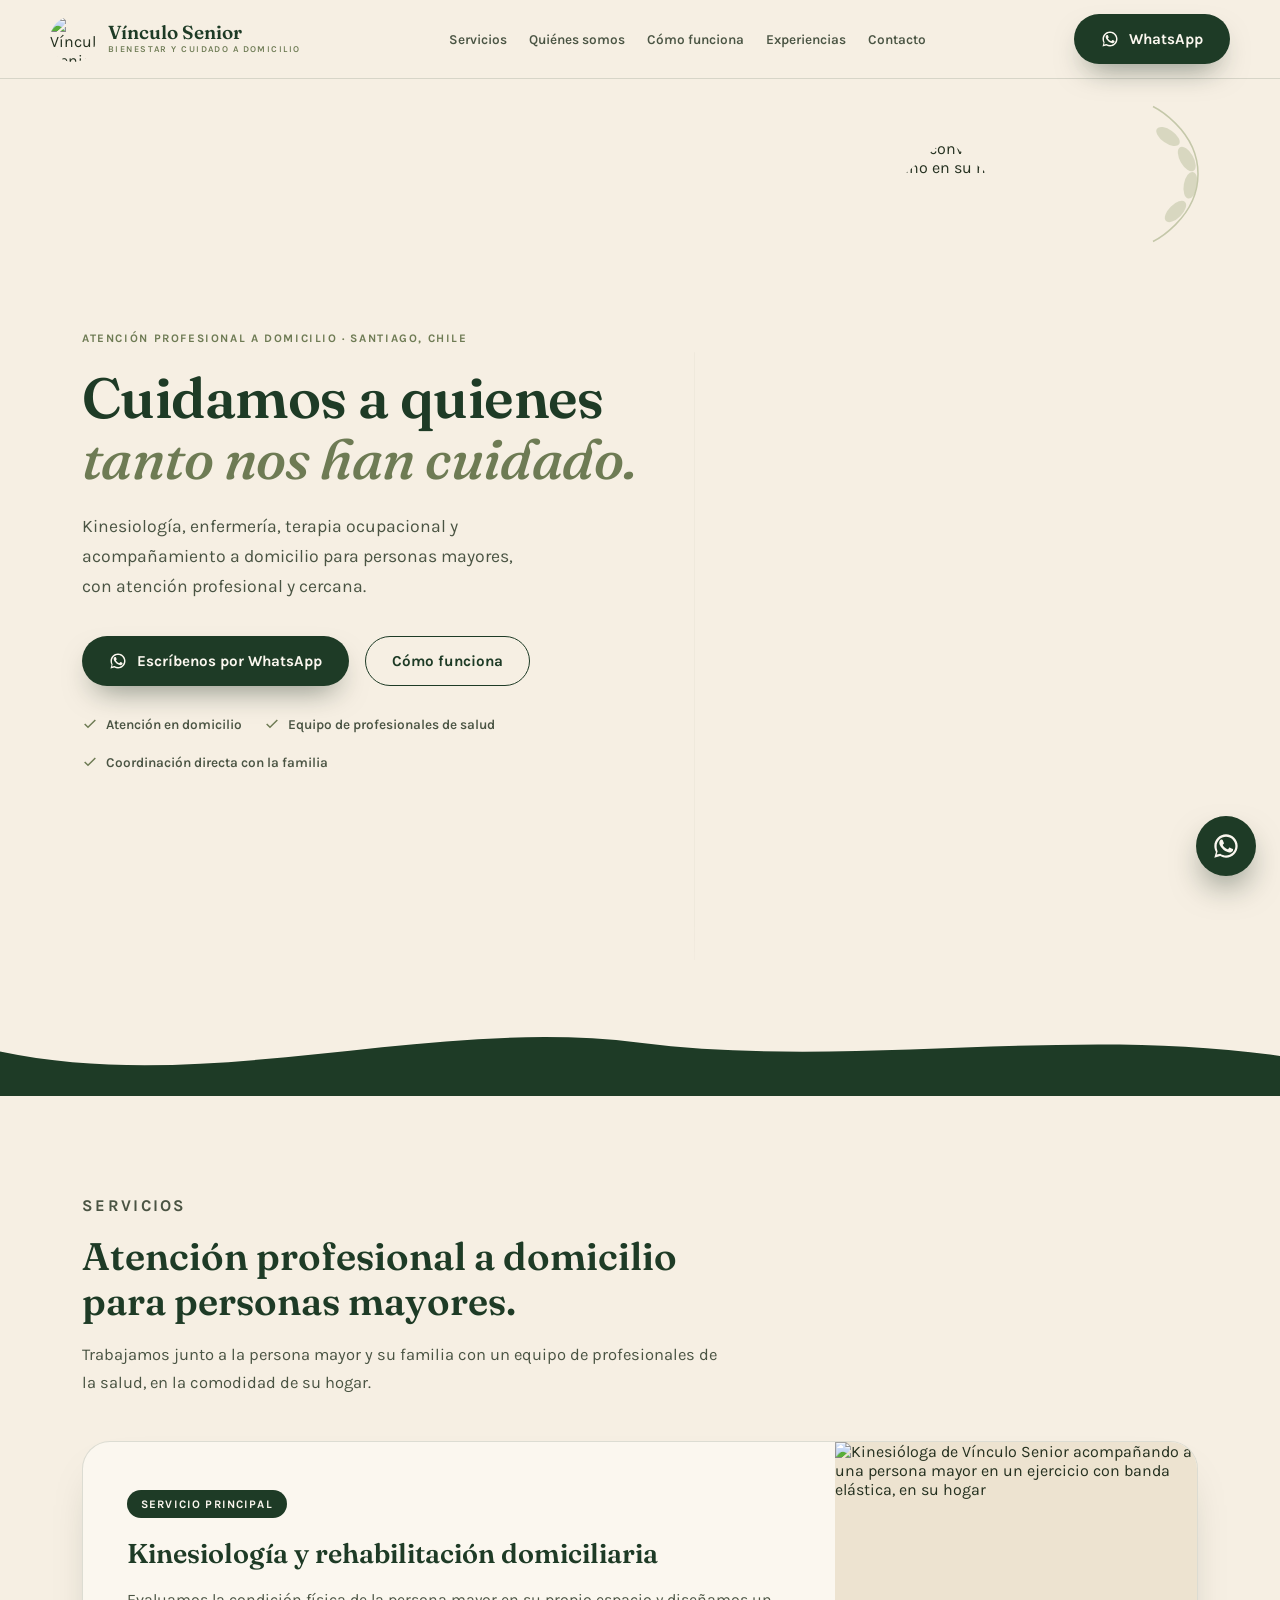
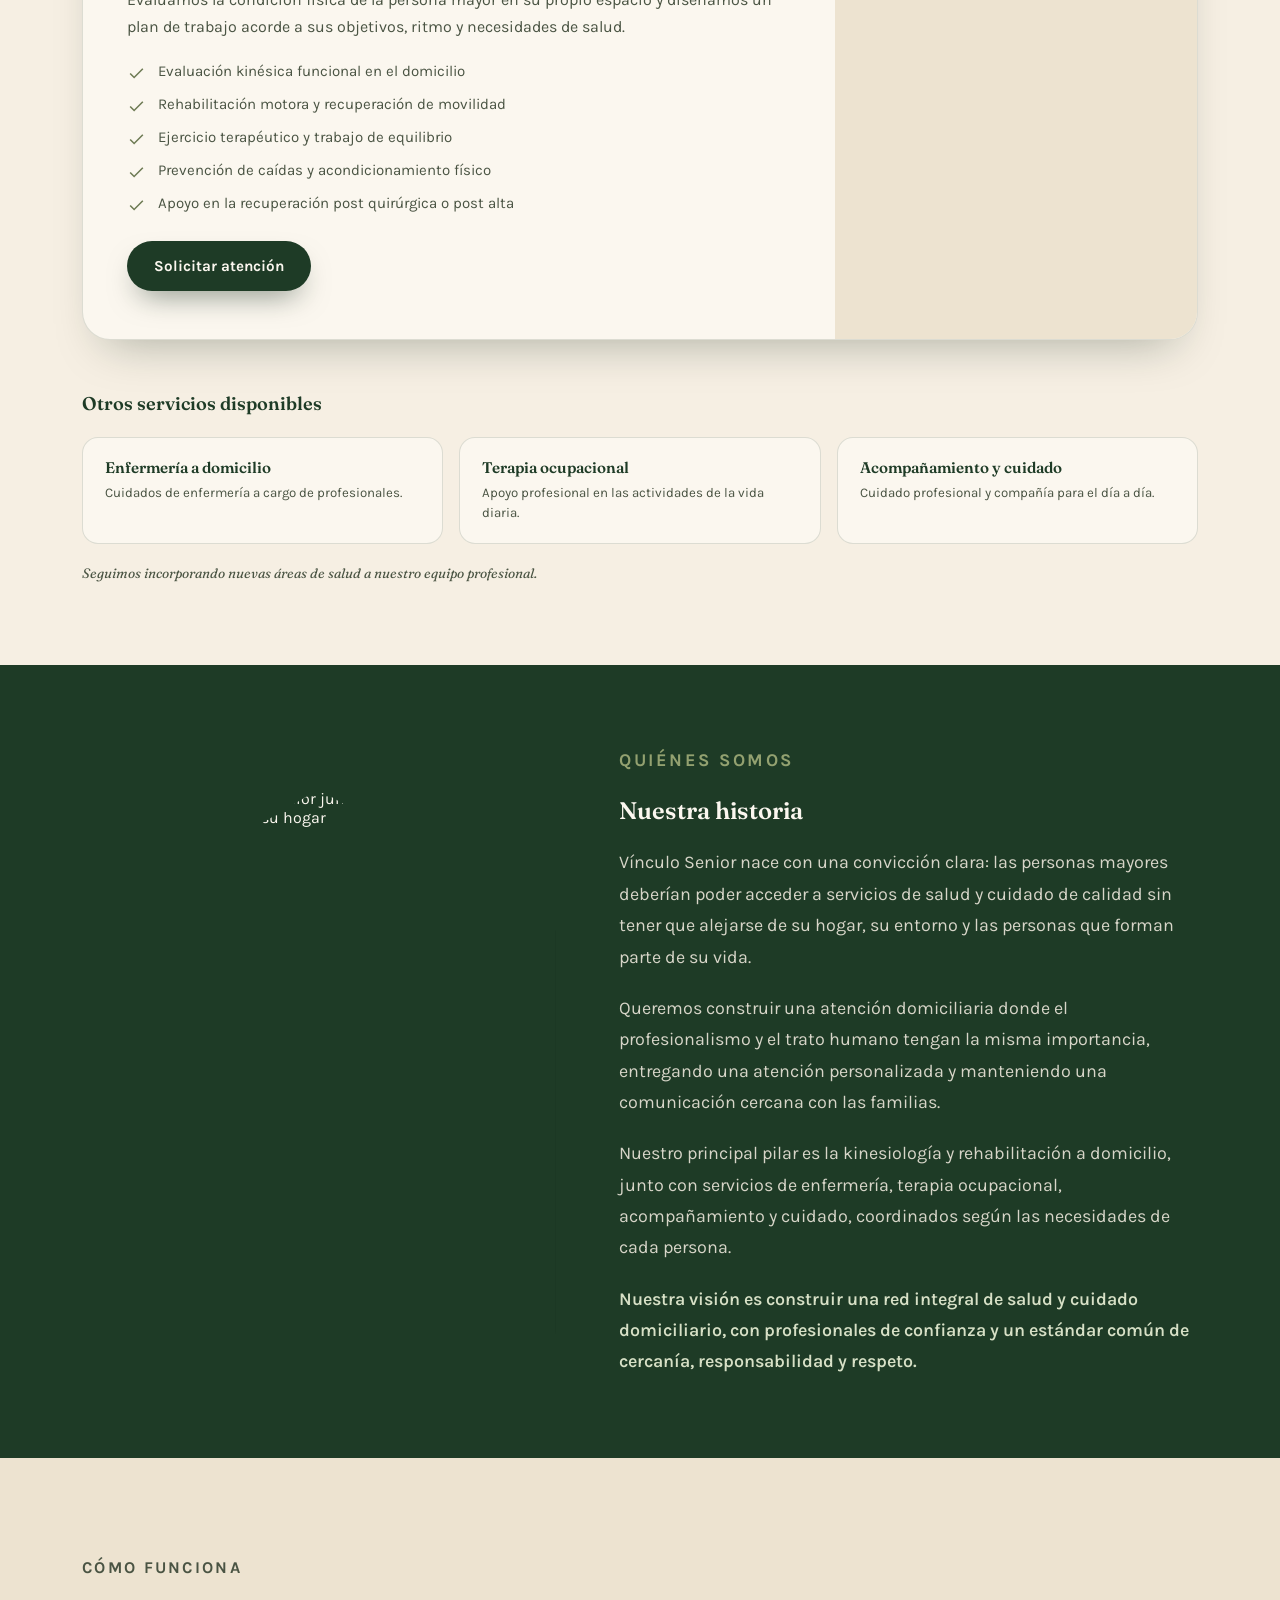
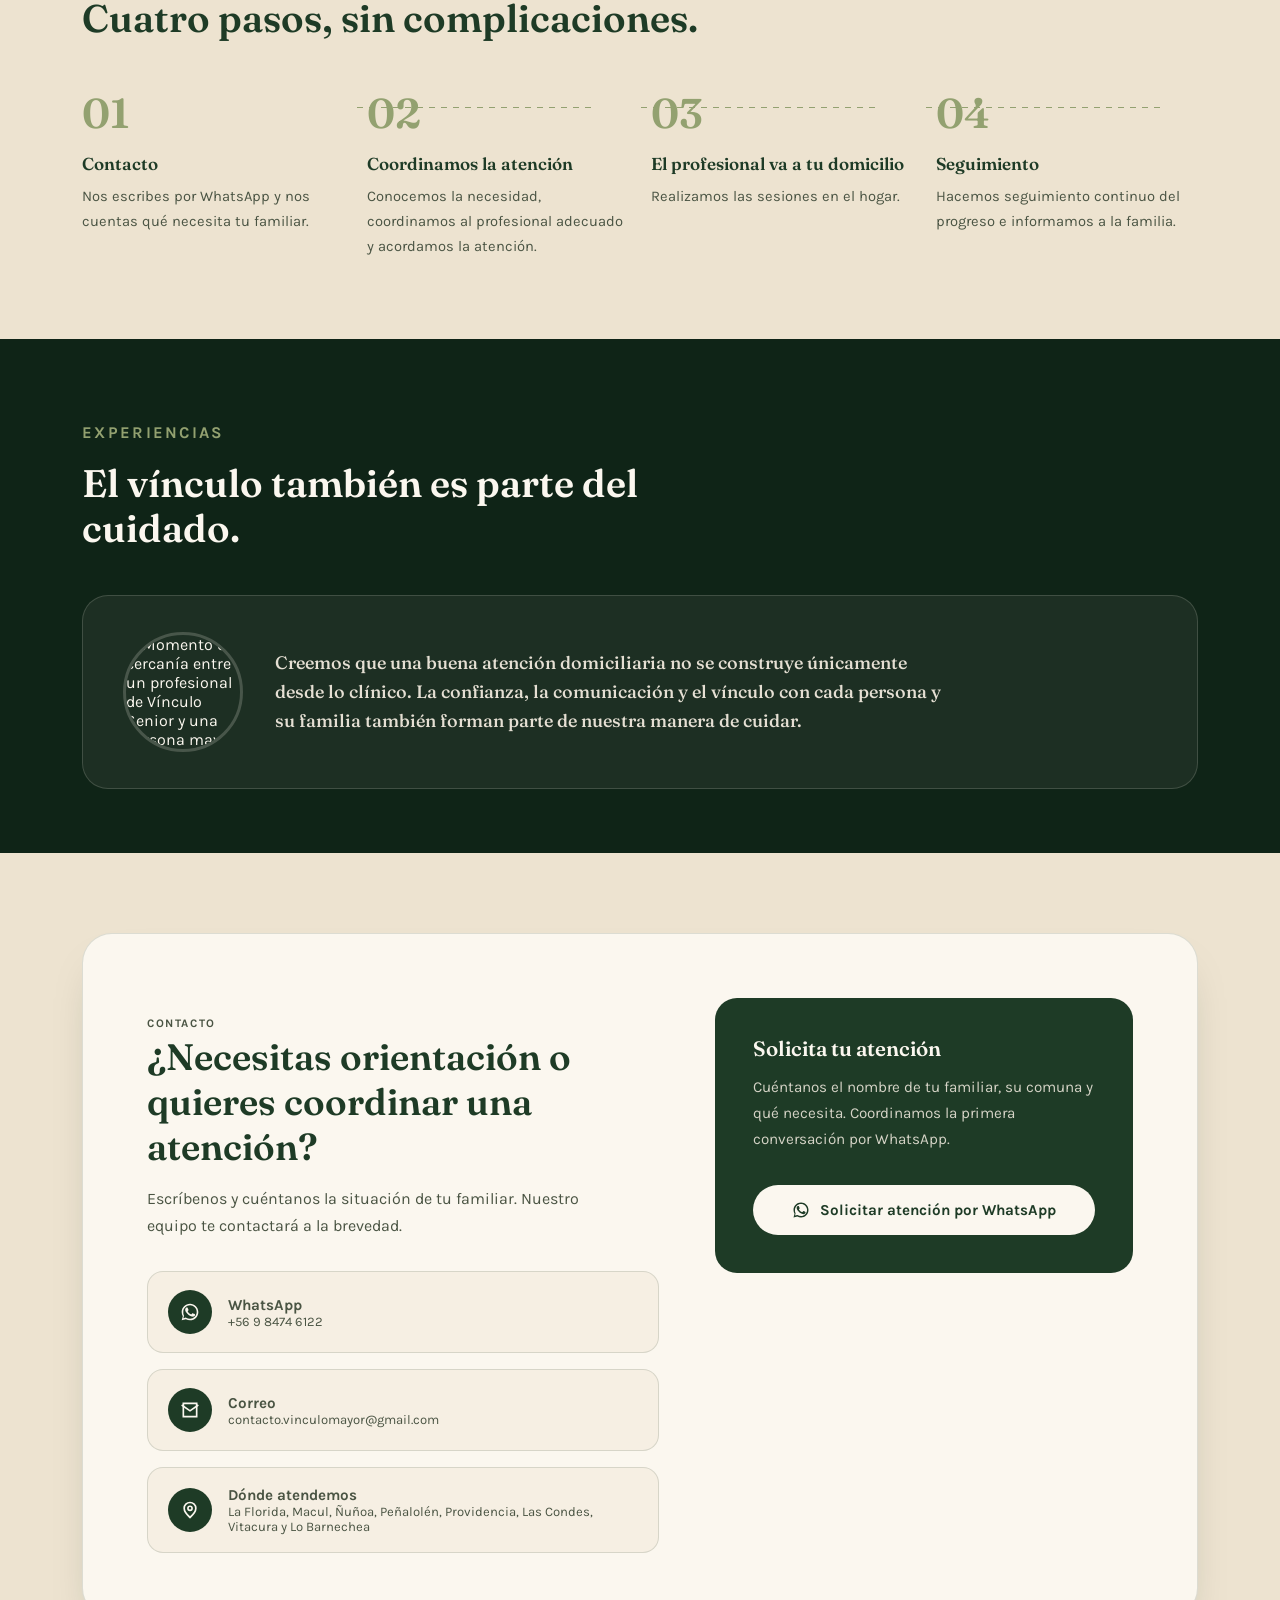
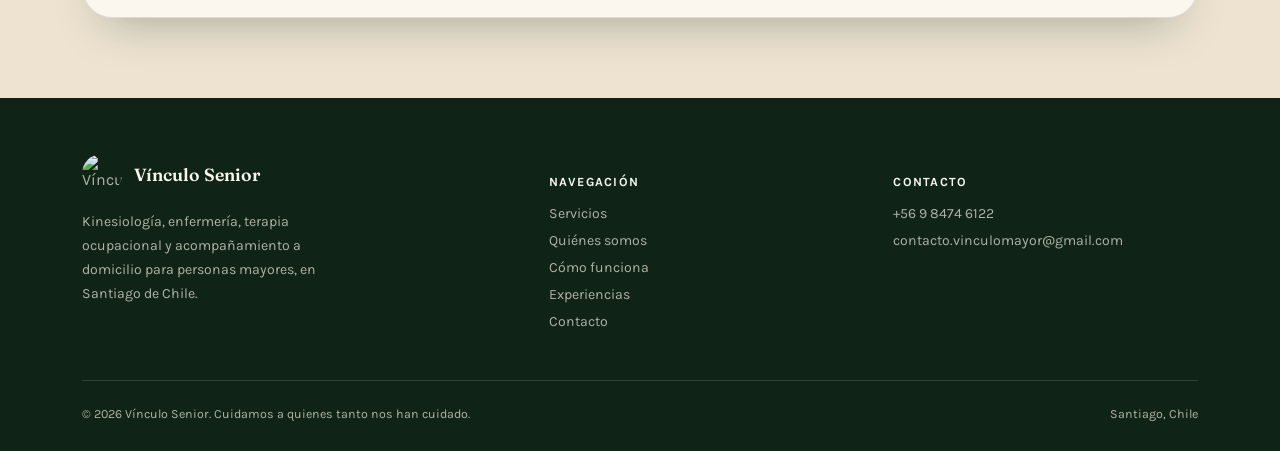
==== index.html @ 5ae895a3 "Add files via upload" ====
<!DOCTYPE html>
<html lang="es-CL">
<head>
<meta charset="UTF-8">
<meta name="viewport" content="width=device-width, initial-scale=1.0">
<title>Vínculo Senior — Atención profesional a domicilio para personas mayores</title>
<meta name="description" content="Vínculo Senior: kinesiología, enfermería, terapia ocupacional y acompañamiento a domicilio para personas mayores en Santiago de Chile.">
<link rel="canonical" href="https://vinculosenior.cl/">

<!-- Favicon -->
<link rel="icon" type="image/x-icon" href="favicon.ico">
<link rel="icon" type="image/png" href="favicon.png">
<link rel="apple-touch-icon" href="apple-touch-icon.png">

<!-- Open Graph / redes sociales -->
<meta property="og:type" content="website">
<meta property="og:site_name" content="Vínculo Senior">
<meta property="og:title" content="Vínculo Senior — Atención profesional a domicilio para personas mayores">
<meta property="og:description" content="Kinesiología, enfermería, terapia ocupacional y acompañamiento a domicilio para personas mayores en Santiago de Chile.">
<meta property="og:url" content="https://vinculosenior.cl/">
<meta property="og:image" content="https://vinculosenior.cl/images/hero.jpg">
<meta property="og:locale" content="es_CL">
<meta name="twitter:card" content="summary_large_image">

<link rel="preconnect" href="https://fonts.googleapis.com">
<link rel="preconnect" href="https://fonts.gstatic.com" crossorigin>
<link href="https://fonts.googleapis.com/css2?family=Fraunces:ital,opsz,wght@0,9..144,400;0,9..144,500;0,9..144,600;1,9..144,500&family=Karla:wght@400;500;600;700&display=swap" rel="stylesheet">
<link rel="stylesheet" href="style.css">
</head>
<body>

<header>
  <div class="wrap nav-inner">
    <a href="#inicio" class="brand">
      <img src="images/logo.png" alt="Vínculo Senior">
      <span class="brand-word">Vínculo Senior<span>Bienestar y cuidado a domicilio</span></span>
    </a>
    <nav class="links">
      <a href="#servicios">Servicios</a>
      <a href="#somos">Quiénes somos</a>
      <a href="#funciona">Cómo funciona</a>
      <a href="#experiencias">Experiencias</a>
      <a href="#contacto">Contacto</a>
    </nav>
    <div class="nav-cta">
      <a class="btn btn-primary" href="https://wa.me/56984746122?text=Hola%20V%C3%ADnculo%20Senior%2C%20me%20gustar%C3%ADa%20recibir%20informaci%C3%B3n%20sobre%20sus%20servicios%20de%20atenci%C3%B3n%20a%20domicilio." target="_blank" rel="noopener">
        <svg viewBox="0 0 24 24" fill="currentColor"><path d="M17.47 14.38c-.29-.15-1.72-.85-1.99-.95-.27-.1-.46-.15-.66.15-.2.29-.76.94-.93 1.14-.17.2-.34.22-.63.07-.29-.15-1.22-.45-2.33-1.44-.86-.77-1.44-1.71-1.61-2-.17-.29-.02-.45.13-.6.13-.13.29-.34.44-.51.15-.17.2-.29.29-.49.1-.2.05-.37-.02-.51-.08-.15-.66-1.6-.91-2.19-.24-.58-.48-.5-.66-.51-.17-.01-.37-.01-.56-.01-.2 0-.51.07-.78.37-.27.29-1.02 1-1.02 2.43 0 1.44 1.05 2.83 1.19 3.03.15.2 2.06 3.15 5 4.42.7.3 1.24.48 1.67.61.7.22 1.34.19 1.84.12.56-.08 1.72-.7 1.96-1.38.24-.68.24-1.26.17-1.38-.07-.12-.26-.2-.55-.34z"/><path d="M12.02 2C6.5 2 2 6.48 2 12c0 1.85.5 3.58 1.38 5.08L2 22l5.06-1.33A9.96 9.96 0 0012.02 22C17.55 22 22 17.52 22 12S17.55 2 12.02 2zm0 18.06c-1.7 0-3.29-.47-4.65-1.29l-.33-.2-3 .79.8-2.92-.22-.3A8.02 8.02 0 014 12c0-4.42 3.6-8.02 8.02-8.02 4.42 0 8.02 3.6 8.02 8.02 0 4.42-3.6 8.06-8.02 8.06z"/></svg>
        <span class="btn-label">WhatsApp</span>
      </a>
      <button class="menu-toggle" aria-label="Abrir menú">
        <svg viewBox="0 0 24 24" fill="none" stroke="currentColor" stroke-width="2"><path d="M3 6h18M3 12h18M3 18h18"/></svg>
      </button>
    </div>
  </div>
  <nav class="mobile-links wrap">
    <a href="#servicios">Servicios</a>
    <a href="#somos">Quiénes somos</a>
    <a href="#funciona">Cómo funciona</a>
    <a href="#experiencias">Experiencias</a>
    <a href="#contacto">Contacto</a>
  </nav>
</header>

<!-- ===================== HERO / INICIO ===================== -->
<section class="hero" id="inicio" style="padding-top:60px;">
  <div class="wrap hero-grid">
    <div>
      <p class="eyebrow">Atención profesional a domicilio · Santiago, Chile</p>
      <h1>Cuidamos a quienes<br><em>tanto nos han cuidado.</em></h1>
      <p class="lead">Kinesiología, enfermería, terapia ocupacional y acompañamiento a domicilio para personas mayores, con atención profesional y cercana.</p>
      <div class="hero-ctas">
        <a class="btn btn-primary" href="https://wa.me/56984746122?text=Hola%20V%C3%ADnculo%20Senior%2C%20me%20gustar%C3%ADa%20recibir%20informaci%C3%B3n%20sobre%20sus%20servicios%20de%20atenci%C3%B3n%20a%20domicilio." target="_blank" rel="noopener">
          <svg viewBox="0 0 24 24" fill="currentColor"><path d="M17.47 14.38c-.29-.15-1.72-.85-1.99-.95-.27-.1-.46-.15-.66.15-.2.29-.76.94-.93 1.14-.17.2-.34.22-.63.07-.29-.15-1.22-.45-2.33-1.44-.86-.77-1.44-1.71-1.61-2-.17-.29-.02-.45.13-.6.13-.13.29-.34.44-.51.15-.17.2-.29.29-.49.1-.2.05-.37-.02-.51-.08-.15-.66-1.6-.91-2.19-.24-.58-.48-.5-.66-.51-.17-.01-.37-.01-.56-.01-.2 0-.51.07-.78.37-.27.29-1.02 1-1.02 2.43 0 1.44 1.05 2.83 1.19 3.03.15.2 2.06 3.15 5 4.42.7.3 1.24.48 1.67.61.7.22 1.34.19 1.84.12.56-.08 1.72-.7 1.96-1.38.24-.68.24-1.26.17-1.38-.07-.12-.26-.2-.55-.34z"/><path d="M12.02 2C6.5 2 2 6.48 2 12c0 1.85.5 3.58 1.38 5.08L2 22l5.06-1.33A9.96 9.96 0 0012.02 22C17.55 22 22 17.52 22 12S17.55 2 12.02 2zm0 18.06c-1.7 0-3.29-.47-4.65-1.29l-.33-.2-3 .79.8-2.92-.22-.3A8.02 8.02 0 014 12c0-4.42 3.6-8.02 8.02-8.02 4.42 0 8.02 3.6 8.02 8.02 0 4.42-3.6 8.06-8.02 8.06z"/></svg>
          Escríbenos por WhatsApp
        </a>
        <a class="btn btn-ghost" href="#funciona">Cómo funciona</a>
      </div>
      <div class="hero-checklist">
        <span><svg viewBox="0 0 24 24" fill="none" stroke="currentColor" stroke-width="2.2"><path d="M20 6L9 17l-5-5"/></svg>Atención en domicilio</span>
        <span><svg viewBox="0 0 24 24" fill="none" stroke="currentColor" stroke-width="2.2"><path d="M20 6L9 17l-5-5"/></svg>Equipo de profesionales de salud</span>
        <span><svg viewBox="0 0 24 24" fill="none" stroke="currentColor" stroke-width="2.2"><path d="M20 6L9 17l-5-5"/></svg>Coordinación directa con la familia</span>
      </div>
    </div>
    <div class="hero-photo">
      <svg class="hero-leaf" viewBox="0 0 200 200" fill="none" xmlns="http://www.w3.org/2000/svg">
        <path d="M100 10C100 10 160 40 160 100C160 160 100 190 100 190" stroke="#93A170" stroke-width="2"/>
        <ellipse cx="120" cy="50" rx="18" ry="9" fill="#93A170" opacity="0.6" transform="rotate(35 120 50)"/>
        <ellipse cx="145" cy="80" rx="18" ry="9" fill="#93A170" opacity="0.6" transform="rotate(60 145 80)"/>
        <ellipse cx="150" cy="115" rx="18" ry="9" fill="#93A170" opacity="0.6" transform="rotate(100 150 115)"/>
        <ellipse cx="130" cy="150" rx="18" ry="9" fill="#93A170" opacity="0.6" transform="rotate(135 130 150)"/>
      </svg>
      <img class="arch" src="images/hero.jpg" alt="Profesional de Vínculo Senior conversando con una persona mayor, en un momento cercano en su hogar">
    </div>
  </div>
  <div class="wave">
    <svg viewBox="0 0 1440 90" preserveAspectRatio="none"><path d="M0,40 C240,90 480,0 720,30 C960,60 1200,10 1440,45 L1440,90 L0,90 Z" fill="#1E3B26"/></svg>
  </div>
</section>

<!-- ===================== SERVICIOS ===================== -->
<section class="servicios" id="servicios">
  <div class="wrap">
    <div class="section-head">
      <p class="eyebrow">Servicios</p>
      <h2>Atención profesional a domicilio para personas mayores.</h2>
      <p>Trabajamos junto a la persona mayor y su familia con un equipo de profesionales de la salud, en la comodidad de su hogar.</p>
    </div>

    <div class="service-main">
      <div class="service-main-text">
        <span class="service-tag">Servicio principal</span>
        <h3>Kinesiología y rehabilitación domiciliaria</h3>
        <p>Evaluamos la condición física de la persona mayor en su propio espacio y diseñamos un plan de trabajo acorde a sus objetivos, ritmo y necesidades de salud.</p>
        <ul class="service-list">
          <li><svg viewBox="0 0 24 24" fill="none" stroke="currentColor" stroke-width="2"><path d="M20 6L9 17l-5-5"/></svg>Evaluación kinésica funcional en el domicilio</li>
          <li><svg viewBox="0 0 24 24" fill="none" stroke="currentColor" stroke-width="2"><path d="M20 6L9 17l-5-5"/></svg>Rehabilitación motora y recuperación de movilidad</li>
          <li><svg viewBox="0 0 24 24" fill="none" stroke="currentColor" stroke-width="2"><path d="M20 6L9 17l-5-5"/></svg>Ejercicio terapéutico y trabajo de equilibrio</li>
          <li><svg viewBox="0 0 24 24" fill="none" stroke="currentColor" stroke-width="2"><path d="M20 6L9 17l-5-5"/></svg>Prevención de caídas y acondicionamiento físico</li>
          <li><svg viewBox="0 0 24 24" fill="none" stroke="currentColor" stroke-width="2"><path d="M20 6L9 17l-5-5"/></svg>Apoyo en la recuperación post quirúrgica o post alta</li>
        </ul>
        <a class="btn btn-primary" href="https://wa.me/56984746122?text=Hola%20V%C3%ADnculo%20Senior%2C%20me%20gustar%C3%ADa%20agendar%20una%20evaluaci%C3%B3n%20de%20kinesiolog%C3%ADa%20a%20domicilio." target="_blank" rel="noopener">Solicitar atención</a>
      </div>
      <div class="service-main-img">
        <img src="images/servicio-kinesiologia.jpg" alt="Kinesióloga de Vínculo Senior acompañando a una persona mayor en un ejercicio con banda elástica, en su hogar">
      </div>
    </div>

    <div class="roadmap-head">
      <h3>Otros servicios disponibles</h3>
    </div>
    <div class="roadmap-grid">
      <div class="roadmap-card">
        <h4>Enfermería a domicilio</h4>
        <p>Cuidados de enfermería a cargo de profesionales.</p>
      </div>
      <div class="roadmap-card">
        <h4>Terapia ocupacional</h4>
        <p>Apoyo profesional en las actividades de la vida diaria.</p>
      </div>
      <div class="roadmap-card">
        <h4>Acompañamiento y cuidado</h4>
        <p>Cuidado profesional y compañía para el día a día.</p>
      </div>
    </div>
    <p class="roadmap-note">Seguimos incorporando nuevas áreas de salud a nuestro equipo profesional.</p>
  </div>
</section>

<!-- ===================== QUIENES SOMOS ===================== -->
<section class="somos" id="somos">
  <div class="wrap somos-grid">
    <div class="somos-photo">
      <img class="arch" src="images/quienes-somos.jpg" alt="Kinesióloga de Vínculo Senior junto a una persona mayor, sonriendo en el patio de su hogar">
    </div>
    <div class="somos-text">
      <p class="eyebrow">Quiénes somos</p>
      <h2>Nuestra historia</h2>
      <p style="margin-top:22px;">Vínculo Senior nace con una convicción clara: las personas mayores deberían poder acceder a servicios de salud y cuidado de calidad sin tener que alejarse de su hogar, su entorno y las personas que forman parte de su vida.</p>
      <p>Queremos construir una atención domiciliaria donde el profesionalismo y el trato humano tengan la misma importancia, entregando una atención personalizada y manteniendo una comunicación cercana con las familias.</p>
      <p>Nuestro principal pilar es la kinesiología y rehabilitación a domicilio, junto con servicios de enfermería, terapia ocupacional, acompañamiento y cuidado, coordinados según las necesidades de cada persona.</p>
      <p class="vision">Nuestra visión es construir una red integral de salud y cuidado domiciliario, con profesionales de confianza y un estándar común de cercanía, responsabilidad y respeto.</p>
    </div>
  </div>
</section>

<!-- ===================== COMO FUNCIONA ===================== -->
<section class="funciona" id="funciona">
  <div class="wrap">
    <div class="section-head">
      <p class="eyebrow">Cómo funciona</p>
      <h2>Cuatro pasos, sin complicaciones.</h2>
    </div>
    <div class="steps">
      <div class="step">
        <span class="step-num">01</span>
        <h4>Contacto</h4>
        <p>Nos escribes por WhatsApp y nos cuentas qué necesita tu familiar.</p>
      </div>
      <div class="step">
        <span class="step-num">02</span>
        <h4>Coordinamos la atención</h4>
        <p>Conocemos la necesidad, coordinamos al profesional adecuado y acordamos la atención.</p>
      </div>
      <div class="step">
        <span class="step-num">03</span>
        <h4>El profesional va a tu domicilio</h4>
        <p>Realizamos las sesiones en el hogar.</p>
      </div>
      <div class="step">
        <span class="step-num">04</span>
        <h4>Seguimiento</h4>
        <p>Hacemos seguimiento continuo del progreso e informamos a la familia.</p>
      </div>
    </div>
  </div>
</section>

<!-- ===================== EXPERIENCIAS ===================== -->
<section class="experiencias" id="experiencias">
  <div class="wrap">
    <div class="section-head">
      <p class="eyebrow">Experiencias</p>
      <h2>El vínculo también es parte del cuidado.</h2>
    </div>
    <div class="exp-card exp-card-photo">
      <div class="exp-photo">
        <img src="images/experiencias.jpg" alt="Momento de cercanía entre un profesional de Vínculo Senior y una persona mayor">
      </div>
      <p class="exp-body">Creemos que una buena atención domiciliaria no se construye únicamente desde lo clínico. La confianza, la comunicación y el vínculo con cada persona y su familia también forman parte de nuestra manera de cuidar.</p>
    </div>
  </div>
</section>

<!-- ===================== CONTACTO ===================== -->
<section class="contacto" id="contacto">
  <div class="wrap">
    <div class="contacto-card">
      <div>
        <p class="eyebrow">Contacto</p>
        <h2>¿Necesitas orientación o quieres coordinar una atención?</h2>
        <p>Escríbenos y cuéntanos la situación de tu familiar. Nuestro equipo te contactará a la brevedad.</p>
        <div class="contact-methods">
          <a class="contact-method" href="https://wa.me/56984746122?text=Hola%20V%C3%ADnculo%20Senior%2C%20me%20gustar%C3%ADa%20recibir%20informaci%C3%B3n%20sobre%20sus%20servicios%20de%20atenci%C3%B3n%20a%20domicilio." target="_blank" rel="noopener">
            <span class="icon"><svg viewBox="0 0 24 24" fill="currentColor"><path d="M17.47 14.38c-.29-.15-1.72-.85-1.99-.95-.27-.1-.46-.15-.66.15-.2.29-.76.94-.93 1.14-.17.2-.34.22-.63.07-.29-.15-1.22-.45-2.33-1.44-.86-.77-1.44-1.71-1.61-2-.17-.29-.02-.45.13-.6.13-.13.29-.34.44-.51.15-.17.2-.29.29-.49.1-.2.05-.37-.02-.51-.08-.15-.66-1.6-.91-2.19-.24-.58-.48-.5-.66-.51-.17-.01-.37-.01-.56-.01-.2 0-.51.07-.78.37-.27.29-1.02 1-1.02 2.43 0 1.44 1.05 2.83 1.19 3.03.15.2 2.06 3.15 5 4.42.7.3 1.24.48 1.67.61.7.22 1.34.19 1.84.12.56-.08 1.72-.7 1.96-1.38.24-.68.24-1.26.17-1.38-.07-.12-.26-.2-.55-.34z"/><path d="M12.02 2C6.5 2 2 6.48 2 12c0 1.85.5 3.58 1.38 5.08L2 22l5.06-1.33A9.96 9.96 0 0012.02 22C17.55 22 22 17.52 22 12S17.55 2 12.02 2zm0 18.06c-1.7 0-3.29-.47-4.65-1.29l-.33-.2-3 .79.8-2.92-.22-.3A8.02 8.02 0 014 12c0-4.42 3.6-8.02 8.02-8.02 4.42 0 8.02 3.6 8.02 8.02 0 4.42-3.6 8.06-8.02 8.06z"/></svg></span>
            <span><b>WhatsApp</b><span>+56 9 8474 6122</span></span>
          </a>
          <a class="contact-method" href="mailto:contacto.vinculomayor@gmail.com">
            <span class="icon"><svg viewBox="0 0 24 24" fill="none" stroke="currentColor" stroke-width="2"><path d="M4 4h16v16H4z"/><path d="M22 6l-10 7L2 6"/></svg></span>
            <span><b>Correo</b><span>contacto.vinculomayor@gmail.com</span></span>
          </a>
          <div class="contact-method" style="cursor:default;">
            <span class="icon"><svg viewBox="0 0 24 24" fill="none" stroke="currentColor" stroke-width="2"><path d="M12 21s-7-6.1-7-11a7 7 0 0114 0c0 4.9-7 11-7 11z"/><circle cx="12" cy="10" r="2.5"/></svg></span>
            <span><b>Dónde atendemos</b><span>La Florida, Macul, Ñuñoa, Peñalolén, Providencia, Las Condes, Vitacura y Lo Barnechea</span></span>
          </div>
        </div>
      </div>
      <div class="contacto-side">
        <div>
          <h3 style="color:var(--cream-soft); font-size:1.3rem;">Solicita tu atención</h3>
          <p>Cuéntanos el nombre de tu familiar, su comuna y qué necesita. Coordinamos la primera conversación por WhatsApp.</p>
        </div>
        <a class="btn btn-light" href="https://wa.me/56984746122?text=Hola%20V%C3%ADnculo%20Senior%2C%20me%20gustar%C3%ADa%20solicitar%20una%20atenci%C3%B3n%20de%20kinesiolog%C3%ADa%20a%20domicilio." target="_blank" rel="noopener">
          <svg viewBox="0 0 24 24" fill="currentColor"><path d="M17.47 14.38c-.29-.15-1.72-.85-1.99-.95-.27-.1-.46-.15-.66.15-.2.29-.76.94-.93 1.14-.17.2-.34.22-.63.07-.29-.15-1.22-.45-2.33-1.44-.86-.77-1.44-1.71-1.61-2-.17-.29-.02-.45.13-.6.13-.13.29-.34.44-.51.15-.17.2-.29.29-.49.1-.2.05-.37-.02-.51-.08-.15-.66-1.6-.91-2.19-.24-.58-.48-.5-.66-.51-.17-.01-.37-.01-.56-.01-.2 0-.51.07-.78.37-.27.29-1.02 1-1.02 2.43 0 1.44 1.05 2.83 1.19 3.03.15.2 2.06 3.15 5 4.42.7.3 1.24.48 1.67.61.7.22 1.34.19 1.84.12.56-.08 1.72-.7 1.96-1.38.24-.68.24-1.26.17-1.38-.07-.12-.26-.2-.55-.34z"/><path d="M12.02 2C6.5 2 2 6.48 2 12c0 1.85.5 3.58 1.38 5.08L2 22l5.06-1.33A9.96 9.96 0 0012.02 22C17.55 22 22 17.52 22 12S17.55 2 12.02 2zm0 18.06c-1.7 0-3.29-.47-4.65-1.29l-.33-.2-3 .79.8-2.92-.22-.3A8.02 8.02 0 014 12c0-4.42 3.6-8.02 8.02-8.02 4.42 0 8.02 3.6 8.02 8.02 0 4.42-3.6 8.06-8.02 8.06z"/></svg>
          Solicitar atención por WhatsApp
        </a>
      </div>
    </div>
  </div>
</section>

<footer>
  <div class="wrap">
    <div class="footer-grid">
      <div>
        <div class="footer-brand">
          <img src="images/logo.png" alt="Vínculo Senior">
          <span>Vínculo Senior</span>
        </div>
        <p>Kinesiología, enfermería, terapia ocupacional y acompañamiento a domicilio para personas mayores, en Santiago de Chile.</p>
      </div>
      <div class="footer-col">
        <h5>Navegación</h5>
        <a href="#servicios">Servicios</a>
        <a href="#somos">Quiénes somos</a>
        <a href="#funciona">Cómo funciona</a>
        <a href="#experiencias">Experiencias</a>
        <a href="#contacto">Contacto</a>
      </div>
      <div class="footer-col">
        <h5>Contacto</h5>
        <a href="https://wa.me/56984746122" target="_blank" rel="noopener">+56 9 8474 6122</a>
        <a href="mailto:contacto.vinculomayor@gmail.com">contacto.vinculomayor@gmail.com</a>
      </div>
    </div>
    <div class="footer-bottom">
      <span>© 2026 Vínculo Senior. Cuidamos a quienes tanto nos han cuidado.</span>
      <span>Santiago, Chile</span>
    </div>
  </div>
</footer>

<a class="float-wa" href="https://wa.me/56984746122?text=Hola%20V%C3%ADnculo%20Senior%2C%20me%20gustar%C3%ADa%20recibir%20informaci%C3%B3n%20sobre%20sus%20servicios%20de%20atenci%C3%B3n%20a%20domicilio." target="_blank" rel="noopener" aria-label="Escríbenos por WhatsApp">
  <svg viewBox="0 0 24 24" fill="currentColor"><path d="M17.47 14.38c-.29-.15-1.72-.85-1.99-.95-.27-.1-.46-.15-.66.15-.2.29-.76.94-.93 1.14-.17.2-.34.22-.63.07-.29-.15-1.22-.45-2.33-1.44-.86-.77-1.44-1.71-1.61-2-.17-.29-.02-.45.13-.6.13-.13.29-.34.44-.51.15-.17.2-.29.29-.49.1-.2.05-.37-.02-.51-.08-.15-.66-1.6-.91-2.19-.24-.58-.48-.5-.66-.51-.17-.01-.37-.01-.56-.01-.2 0-.51.07-.78.37-.27.29-1.02 1-1.02 2.43 0 1.44 1.05 2.83 1.19 3.03.15.2 2.06 3.15 5 4.42.7.3 1.24.48 1.67.61.7.22 1.34.19 1.84.12.56-.08 1.72-.7 1.96-1.38.24-.68.24-1.26.17-1.38-.07-.12-.26-.2-.55-.34z"/><path d="M12.02 2C6.5 2 2 6.48 2 12c0 1.85.5 3.58 1.38 5.08L2 22l5.06-1.33A9.96 9.96 0 0012.02 22C17.55 22 22 17.52 22 12S17.55 2 12.02 2zm0 18.06c-1.7 0-3.29-.47-4.65-1.29l-.33-.2-3 .79.8-2.92-.22-.3A8.02 8.02 0 014 12c0-4.42 3.6-8.02 8.02-8.02 4.42 0 8.02 3.6 8.02 8.02 0 4.42-3.6 8.06-8.02 8.06z"/></svg>
</a>

<script src="script.js"></script>
</body>
</html>
---- style.css ----
:root{
    --cream: #F6EFE3;
    --cream-soft: #FBF7EF;
    --cream-deep: #EDE3D0;
    --olive: #93A170;
    --olive-deep: #6E7B54;
    --forest: #1E3B26;
    --forest-deep: #0F2417;
    --ink: #24301F;
    --ink-soft: #4A5443;
    --line: rgba(30,59,38,0.14);
    --shadow: 0 24px 48px -24px rgba(15,36,23,0.35);
    --radius-arch: 999px;
  }

  *{box-sizing:border-box; font-optical-sizing:none;}
  html{scroll-behavior:smooth;}
  body{
    margin:0;
    font-family:'Karla', sans-serif;
    background:var(--cream);
    color:var(--ink);
    -webkit-font-smoothing:antialiased;
    overflow-x:hidden;
  }
  img{max-width:100%; display:block;}
  a{color:inherit;}
  .wrap{max-width:1180px; margin:0 auto; padding:0 32px;}
  h1,h2,h3,h4{font-family:'Fraunces', serif; font-weight:600; margin:0; color:var(--forest); font-optical-sizing:none; font-variation-settings:'opsz' 30; font-feature-settings:'calt' 0, 'dlig' 0, 'salt' 0;}
  p{line-height:1.7; margin:0;}
  .eyebrow{
    font-family:'Karla',sans-serif; font-weight:700; letter-spacing:.14em; text-transform:uppercase;
    font-size:.72rem; color:var(--olive-deep);
  }
  .italic-accent{font-family:'Fraunces', serif; font-style:italic; font-weight:500;}

  /* House-arch signature clip shape, echoing the roofline in the Vínculo Senior mark */
  .arch{
    clip-path: polygon(50% 0%, 100% 26%, 100% 100%, 0% 100%, 0% 26%);
  }
  .arch-frame{
    position:relative;
    padding-top:14px;
  }
  .arch-frame::before{
    content:"";
    position:absolute; inset:0 0 auto 0; top:0; left:0; right:0;
    height:100%;
    pointer-events:none;
  }

  /* ---------- Buttons ---------- */
  .btn{
    display:inline-flex; align-items:center; gap:10px;
    font-family:'Karla',sans-serif; font-weight:700; font-size:.95rem;
    padding:15px 26px; border-radius:999px; text-decoration:none;
    border:1.5px solid transparent; cursor:pointer; transition:transform .18s ease, box-shadow .18s ease, background .18s ease, color .18s ease;
    white-space:nowrap;
  }
  .btn-primary{
    background:var(--forest); color:var(--cream-soft);
    box-shadow:0 14px 30px -12px rgba(15,36,23,0.55);
  }
  .btn-primary:hover{transform:translateY(-2px); box-shadow:0 18px 34px -12px rgba(15,36,23,0.6);}
  .btn-ghost{
    background:transparent; color:var(--forest); border-color:var(--forest);
  }
  .btn-ghost:hover{background:var(--forest); color:var(--cream-soft);}
  .btn-light{
    background:var(--cream-soft); color:var(--forest);
  }
  .btn-light:hover{transform:translateY(-2px);}
  .btn svg{width:18px; height:18px; flex-shrink:0;}

  /* ---------- Header ---------- */
  header{
    position:sticky; top:0; z-index:100;
    background:rgba(246,239,227,0.92);
    backdrop-filter:blur(10px);
    border-bottom:1px solid var(--line);
  }
  .nav-inner{
    display:flex; align-items:center; justify-content:space-between;
    padding:14px 0;
  }
  .brand{display:flex; align-items:center; gap:12px; text-decoration:none;}
  .brand img{width:46px; height:46px; border-radius:50%;}
  .brand-word{font-family:'Fraunces', serif; font-weight:600; font-size:1.18rem; color:var(--forest); line-height:1.05;}
  .brand-word span{display:block; font-family:'Karla',sans-serif; font-weight:600; letter-spacing:.16em; font-size:.56rem; color:var(--olive-deep); text-transform:uppercase; margin-top:2px;}

  nav.links{display:flex; align-items:center; gap:22px;}
  nav.links a{
    font-size:.85rem; font-weight:600; text-decoration:none; color:var(--ink-soft);
    position:relative; padding:4px 0; white-space:nowrap;
  }
  nav.links a:hover{color:var(--forest);}
  .nav-cta{display:flex; align-items:center; gap:14px;}
  .menu-toggle{display:none; background:none; border:none; cursor:pointer; padding:6px;}
  .menu-toggle svg{width:26px; height:26px; color:var(--forest);}

  /* ---------- Hero ---------- */
  .hero{
    padding:76px 0 0;
    position:relative;
  }
  .hero-grid{
    display:grid; grid-template-columns:1.05fr .95fr; gap:56px; align-items:center;
    padding-bottom:56px;
  }
  .hero h1{
    font-size:clamp(2.3rem, 4.4vw, 3.6rem); line-height:1.1; margin-top:18px; letter-spacing:-.01em;
  }
  .hero h1 em{font-style:italic; color:var(--olive-deep); font-weight:500;}
  .hero p.lead{
    font-size:1.1rem; color:var(--ink-soft); margin-top:22px; max-width:46ch;
  }
  .hero-ctas{display:flex; gap:16px; margin-top:34px; flex-wrap:wrap;}
  .hero-checklist{
    margin-top:30px; display:flex; gap:22px; flex-wrap:wrap;
  }
  .hero-checklist span{
    display:inline-flex; align-items:center; gap:8px; font-size:.85rem; font-weight:600; color:var(--ink-soft);
  }
  .hero-checklist svg{width:16px; height:16px; color:var(--olive-deep); flex-shrink:0;}

  .hero-photo{position:relative;}
  .hero-photo .arch{
    width:100%; aspect-ratio:604/985; object-fit:cover; object-position:center 18%;
    box-shadow:var(--shadow);
  }
  .hero-leaf{
    position:absolute; top:-40px; right:-30px; width:150px; opacity:.5; z-index:-1;
  }

  /* wave divider */
  .wave{display:block; width:100%; line-height:0;}
  .wave svg{width:100%; height:80px; display:block;}

  section{padding:80px 0;}
  .section-head{max-width:640px; margin-bottom:44px;}
  .section-head h2{font-size:clamp(1.8rem,3vw,2.5rem); margin-top:14px; line-height:1.18;}
  .section-head p{margin-top:16px; color:var(--ink-soft); font-size:1.03rem;}
  .section-head.center{margin-left:auto; margin-right:auto; text-align:center;}

  /* ---------- Quienes somos ---------- */
  .somos{background:var(--forest); color:var(--cream-soft);}
  .somos .eyebrow{color:var(--olive);}
  .somos h2{color:var(--cream-soft);}
  .somos-grid{display:grid; grid-template-columns:.9fr 1.1fr; gap:64px; align-items:center;}
  .somos-photo{position:relative;}
  .somos-photo img{width:100%; aspect-ratio:4/4.6; object-fit:cover; object-position:top center;}
  .somos-photo .arch{box-shadow:0 30px 60px -20px rgba(0,0,0,0.5);}
  .somos-text p{color:rgba(246,239,227,0.86); font-size:1.12rem; line-height:1.75; margin-bottom:20px;}
  .somos-text p:last-child{margin-bottom:0;}
  .somos-text p.vision{
    color:#D7E0C6; font-weight:600;
  }
  .somos-signature{
    margin-top:32px; padding-top:24px; border-top:1px solid rgba(246,239,227,0.24);
    display:flex; gap:16px; align-items:center;
  }
  .founder-initials{
    display:flex; gap:-8px;
  }
  .initial-badge{
    width:46px; height:46px; border-radius:50%; display:flex; align-items:center; justify-content:center;
    font-family:'Fraunces',serif; font-weight:600; font-size:.95rem; border:2px solid var(--forest);
  }
  .initial-badge.a{background:var(--olive); color:var(--forest-deep); margin-right:-14px;}
  .initial-badge.k{background:var(--cream-soft); color:var(--forest-deep);}
  .somos-signature .names{font-size:.88rem; color:rgba(246,239,227,0.75);}
  .somos-signature .names b{display:block; color:var(--cream-soft); font-family:'Fraunces',serif; font-weight:500; font-size:1rem; margin-top:2px;}
  .somos-signature .names span{display:block; margin-top:2px;}

  /* ---------- Servicios ---------- */
  .servicios{background:var(--cream);}
  .service-main{
    display:grid; grid-template-columns:1.35fr .65fr; gap:0; background:var(--cream-soft);
    border-radius:28px; overflow:hidden; box-shadow:var(--shadow); border:1px solid var(--line);
  }
  .service-main-text{padding:48px 44px;}
  .service-main-img{
    position:relative; min-height:320px; overflow:hidden;
    background:var(--cream-deep);
  }
  .service-main-img img{
    position:absolute; inset:0; width:100%; height:100%; object-fit:cover; object-position:center 35%;
  }
  .service-tag{
    display:inline-block; background:var(--forest); color:var(--cream-soft);
    font-size:.72rem; font-weight:700; letter-spacing:.1em; text-transform:uppercase;
    padding:7px 14px; border-radius:999px; margin-bottom:18px;
  }
  .service-main-text h3{font-size:1.7rem; margin-bottom:16px;}
  .service-main-text p{color:var(--ink-soft); margin-bottom:22px;}
  .service-list{list-style:none; padding:0; margin:0 0 26px; display:grid; gap:12px;}
  .service-list li{display:flex; gap:12px; align-items:flex-start; font-size:.94rem; color:var(--ink-soft);}
  .service-list svg{width:19px; height:19px; color:var(--olive-deep); flex-shrink:0; margin-top:2px;}

  .roadmap-head{margin-top:52px; margin-bottom:22px; display:flex; align-items:baseline; gap:14px; flex-wrap:wrap;}
  .roadmap-head h3{font-size:1.15rem; color:var(--forest);}
  .roadmap-head span{font-size:.82rem; color:var(--ink-soft); font-style:italic; font-family:'Fraunces',serif;}
  .roadmap-grid{display:grid; grid-template-columns:repeat(3, 1fr); gap:16px;}
  .roadmap-card{
    border:1px solid var(--line); border-radius:16px; padding:20px 22px;
    background:var(--cream-soft);
  }
  .roadmap-card .tag{
    display:inline-block; font-size:.62rem; font-weight:700; letter-spacing:.08em; text-transform:uppercase;
    color:var(--olive-deep); border:1px solid var(--olive); padding:3px 9px; border-radius:999px; margin-bottom:10px;
  }
  .roadmap-card .tag-active{
    color:var(--cream-soft); background:var(--forest); border-color:var(--forest);
  }
  .roadmap-card h4{font-size:.96rem; color:var(--forest); font-weight:600; margin-bottom:6px;}
  .roadmap-card p{font-size:.83rem; color:var(--ink-soft); line-height:1.5;}
  .roadmap-note{margin-top:18px; font-size:.85rem; color:var(--ink-soft); font-style:italic; font-family:'Fraunces',serif;}

  /* ---------- Como funciona ---------- */
  .funciona{background:var(--cream-deep);}
  .steps{display:grid; grid-template-columns:repeat(4,1fr); gap:22px; counter-reset:step;}
  .step{position:relative; padding-top:8px;}
  .step-num{
    font-family:'Fraunces',serif; font-size:2.6rem; font-weight:600; color:var(--olive); line-height:1;
    margin-bottom:18px; display:block;
  }
  .step h4{font-size:1.08rem; margin-bottom:10px;}
  .step p{font-size:.92rem; color:var(--ink-soft);}
  .step:not(:last-child)::after{
    content:""; position:absolute; top:22px; left:calc(100% + 12px); width:calc(100% - 24px); height:1px;
    background:repeating-linear-gradient(90deg, var(--olive) 0 6px, transparent 6px 12px);
    display:none;
  }
  @media(min-width:1001px){ .step:not(:last-child)::after{display:block;} }

  /* ---------- Experiencias ---------- */
  .experiencias{background:var(--forest-deep); color:var(--cream-soft); padding:64px 0 !important;}
  .experiencias .eyebrow{color:var(--olive);}
  .experiencias h2{color:var(--cream-soft);}
  .exp-card{
    background:rgba(246,239,227,0.06); border:1px solid rgba(246,239,227,0.16);
    border-radius:26px; padding:36px 40px; margin-top:8px;
  }
  .exp-card-photo{display:flex; align-items:center; gap:32px;}
  .exp-photo{
    width:120px; height:120px; border-radius:50%; overflow:hidden; flex-shrink:0;
    border:3px solid rgba(246,239,227,0.2);
  }
  .exp-photo img{width:100%; height:100%; object-fit:cover; object-position:top center;}
  .exp-body{
    font-family:'Fraunces',serif; font-weight:500; font-size:1.12rem; line-height:1.6;
    color:rgba(246,239,227,0.92); max-width:56ch;
  }

  /* ---------- Contacto ---------- */
  .contacto{background:var(--cream-deep);}
  .contacto-card{
    background:var(--cream-soft); border-radius:30px; padding:64px; box-shadow:var(--shadow);
    display:grid; grid-template-columns:1.1fr .9fr; gap:56px; border:1px solid var(--line);
    align-items:start;
  }
  .contacto-card h2{font-size:clamp(1.7rem,3vw,2.3rem);}
  .contacto-card > div > p{color:var(--ink-soft); margin-top:16px; max-width:48ch;}
  .contact-methods{margin-top:32px; display:grid; gap:16px;}
  .contact-method{
    display:flex; align-items:center; gap:16px; text-decoration:none; color:var(--ink);
    background:var(--cream); border:1px solid var(--line); border-radius:16px; padding:18px 20px;
    transition:border-color .15s ease, transform .15s ease;
  }
  .contact-method:hover{border-color:var(--olive-deep); transform:translateX(4px);}
  .contact-method .icon{
    width:44px; height:44px; border-radius:50%; background:var(--forest); color:var(--cream-soft);
    display:flex; align-items:center; justify-content:center; flex-shrink:0;
  }
  .contact-method .icon svg{width:20px; height:20px;}
  .contact-method b{display:block; font-size:.95rem;}
  .contact-method span{font-size:.82rem; color:var(--ink-soft);}
  .contacto-side{
    background:var(--forest); border-radius:22px; padding:38px; color:var(--cream-soft);
    display:flex; flex-direction:column;
  }
  .contacto-side p{color:rgba(246,239,227,0.85); font-size:.95rem; margin-top:14px;}
  .contacto-side .btn{margin-top:32px; width:100%; justify-content:center;}

  /* ---------- Footer ---------- */
  footer{background:var(--forest-deep); color:rgba(246,239,227,0.7); padding:56px 0 30px;}
  .footer-grid{display:grid; grid-template-columns:1.4fr 1fr 1fr; gap:40px; padding-bottom:40px; border-bottom:1px solid rgba(246,239,227,0.14);}
  .footer-brand{display:flex; gap:12px; align-items:center; margin-bottom:16px;}
  .footer-brand img{width:40px; height:40px; border-radius:50%;}
  .footer-brand span{font-family:'Fraunces',serif; color:var(--cream-soft); font-size:1.1rem; font-weight:600;}
  .footer-grid p{font-size:.88rem; line-height:1.7; max-width:32ch;}
  .footer-col h5{font-family:'Karla',sans-serif; color:var(--cream-soft); font-size:.78rem; text-transform:uppercase; letter-spacing:.1em; margin-bottom:16px;}
  .footer-col a{display:block; font-size:.88rem; text-decoration:none; color:rgba(246,239,227,0.7); margin-bottom:10px;}
  .footer-col a:hover{color:var(--cream-soft);}
  .footer-bottom{padding-top:26px; display:flex; justify-content:space-between; font-size:.78rem; flex-wrap:wrap; gap:10px;}

  /* ---------- Floating WhatsApp ---------- */
  .float-wa{
    position:fixed; right:24px; bottom:24px; z-index:200;
    width:60px; height:60px; border-radius:50%; background:var(--forest); color:var(--cream-soft);
    display:flex; align-items:center; justify-content:center; box-shadow:0 16px 34px -10px rgba(15,36,23,0.6);
    text-decoration:none; transition:transform .18s ease;
  }
  .float-wa:hover{transform:scale(1.06);}
  .float-wa svg{width:28px; height:28px;}

  /* reduced motion */
  @media (prefers-reduced-motion: reduce){ *{transition:none !important; scroll-behavior:auto !important;} }

  /* ---------- Responsive ---------- */
  @media(max-width:1000px){
    .hero-grid{grid-template-columns:1fr; gap:44px;}
    .hero-photo{order:-1; max-width:420px; margin:0 auto;}
    .somos-grid{grid-template-columns:1fr; gap:40px;}
    .somos-photo{max-width:420px; margin:0 auto;}
    .service-main{grid-template-columns:1fr;}
    .service-main-img{min-height:220px; order:-1;}
    .roadmap-grid{grid-template-columns:repeat(2,1fr);}
    .steps{grid-template-columns:repeat(2,1fr); row-gap:36px;}
    .contacto-card{grid-template-columns:1fr; padding:40px 28px; gap:36px;}
    .footer-grid{grid-template-columns:1fr; gap:30px;}
  }
  @media(max-width:760px){
    nav.links{display:none;}
    .menu-toggle{display:block;}
    .wrap{padding:0 20px;}
    section{padding:68px 0;}
    .roadmap-grid{grid-template-columns:1fr;}
    .steps{grid-template-columns:1fr;}
    .exp-card{padding:32px 24px;}
    .exp-card-photo{flex-direction:column; text-align:center; gap:20px;}
    .nav-cta .btn span.btn-label{display:none;}
    .nav-cta .btn{padding:13px;}
    .brand-word span{display:none;}
  }
  nav.mobile-links{
    display:none; flex-direction:column; gap:2px; padding:8px 0 18px;
    border-top:1px solid var(--line);
  }
  nav.mobile-links.open{display:flex;}
  nav.mobile-links a{
    padding:12px 4px; font-weight:600; font-size:.98rem; text-decoration:none; color:var(--ink-soft);
    border-bottom:1px solid var(--line);
  }
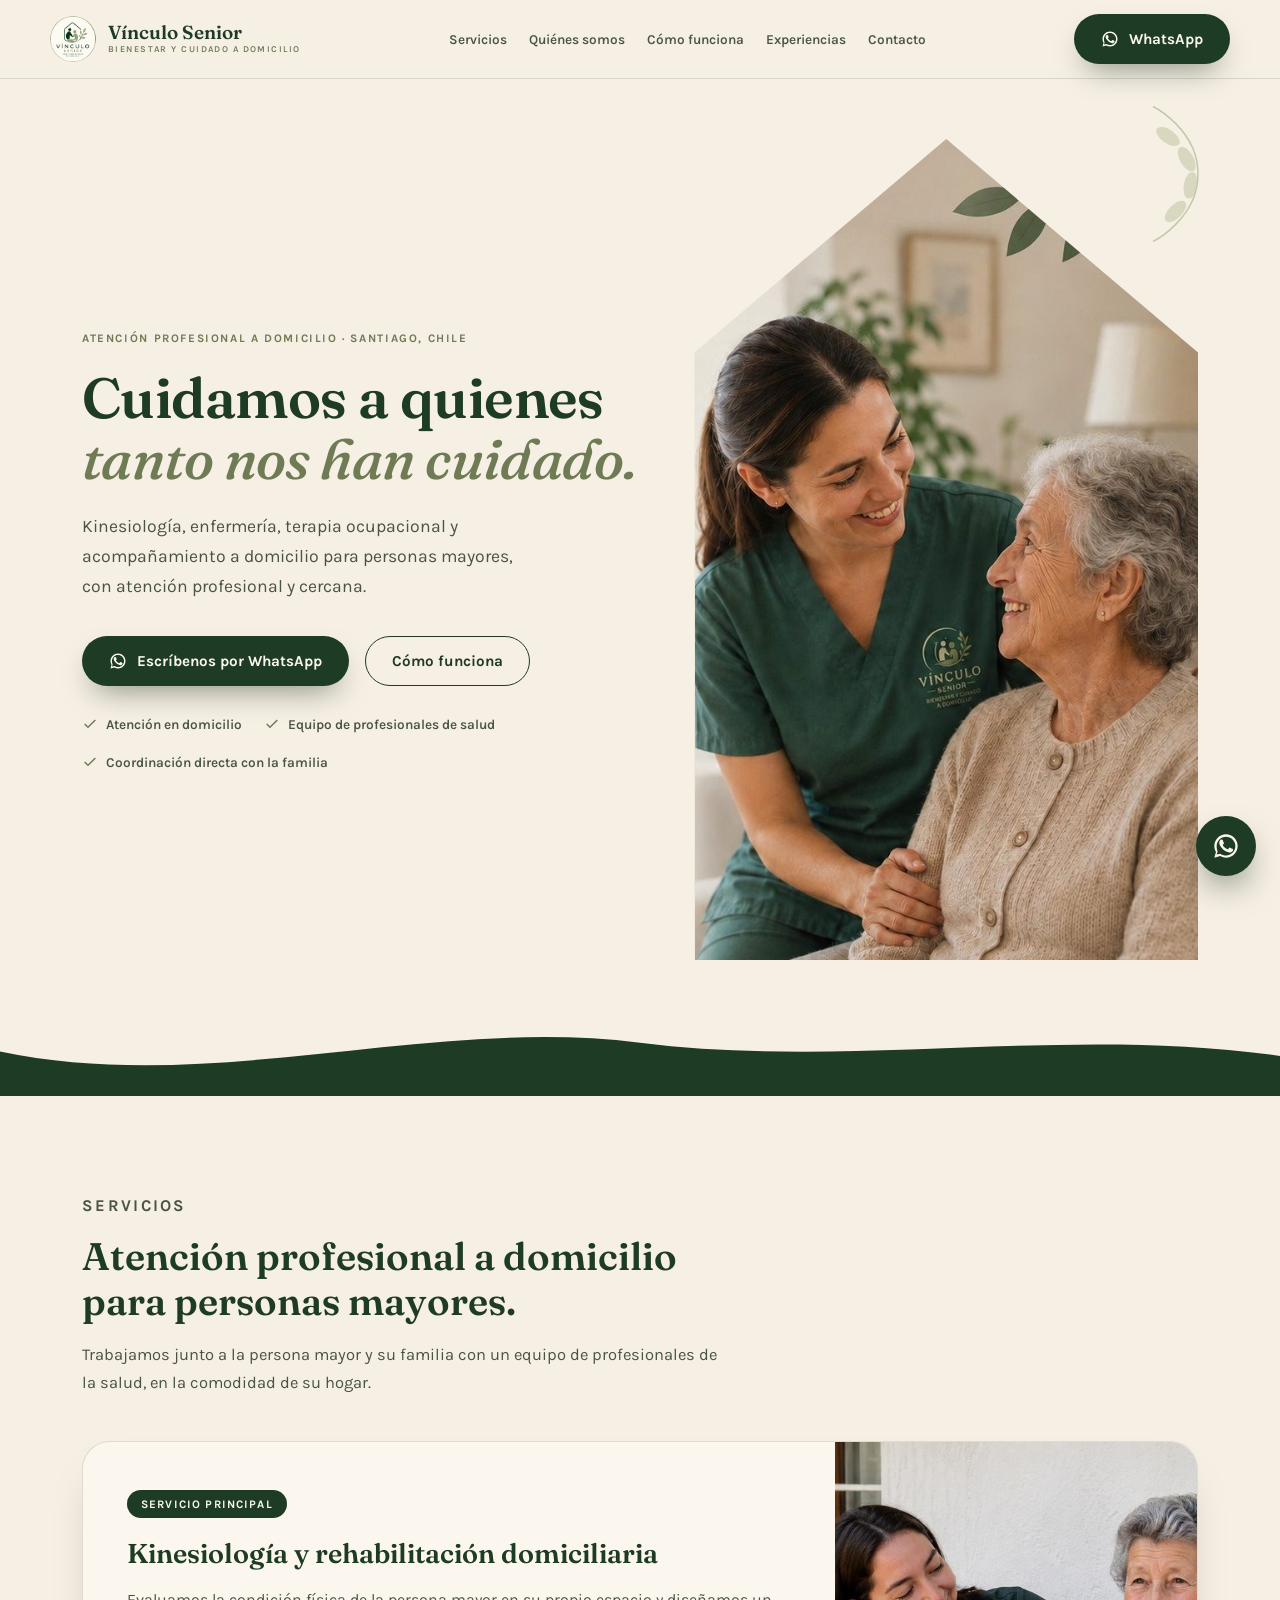
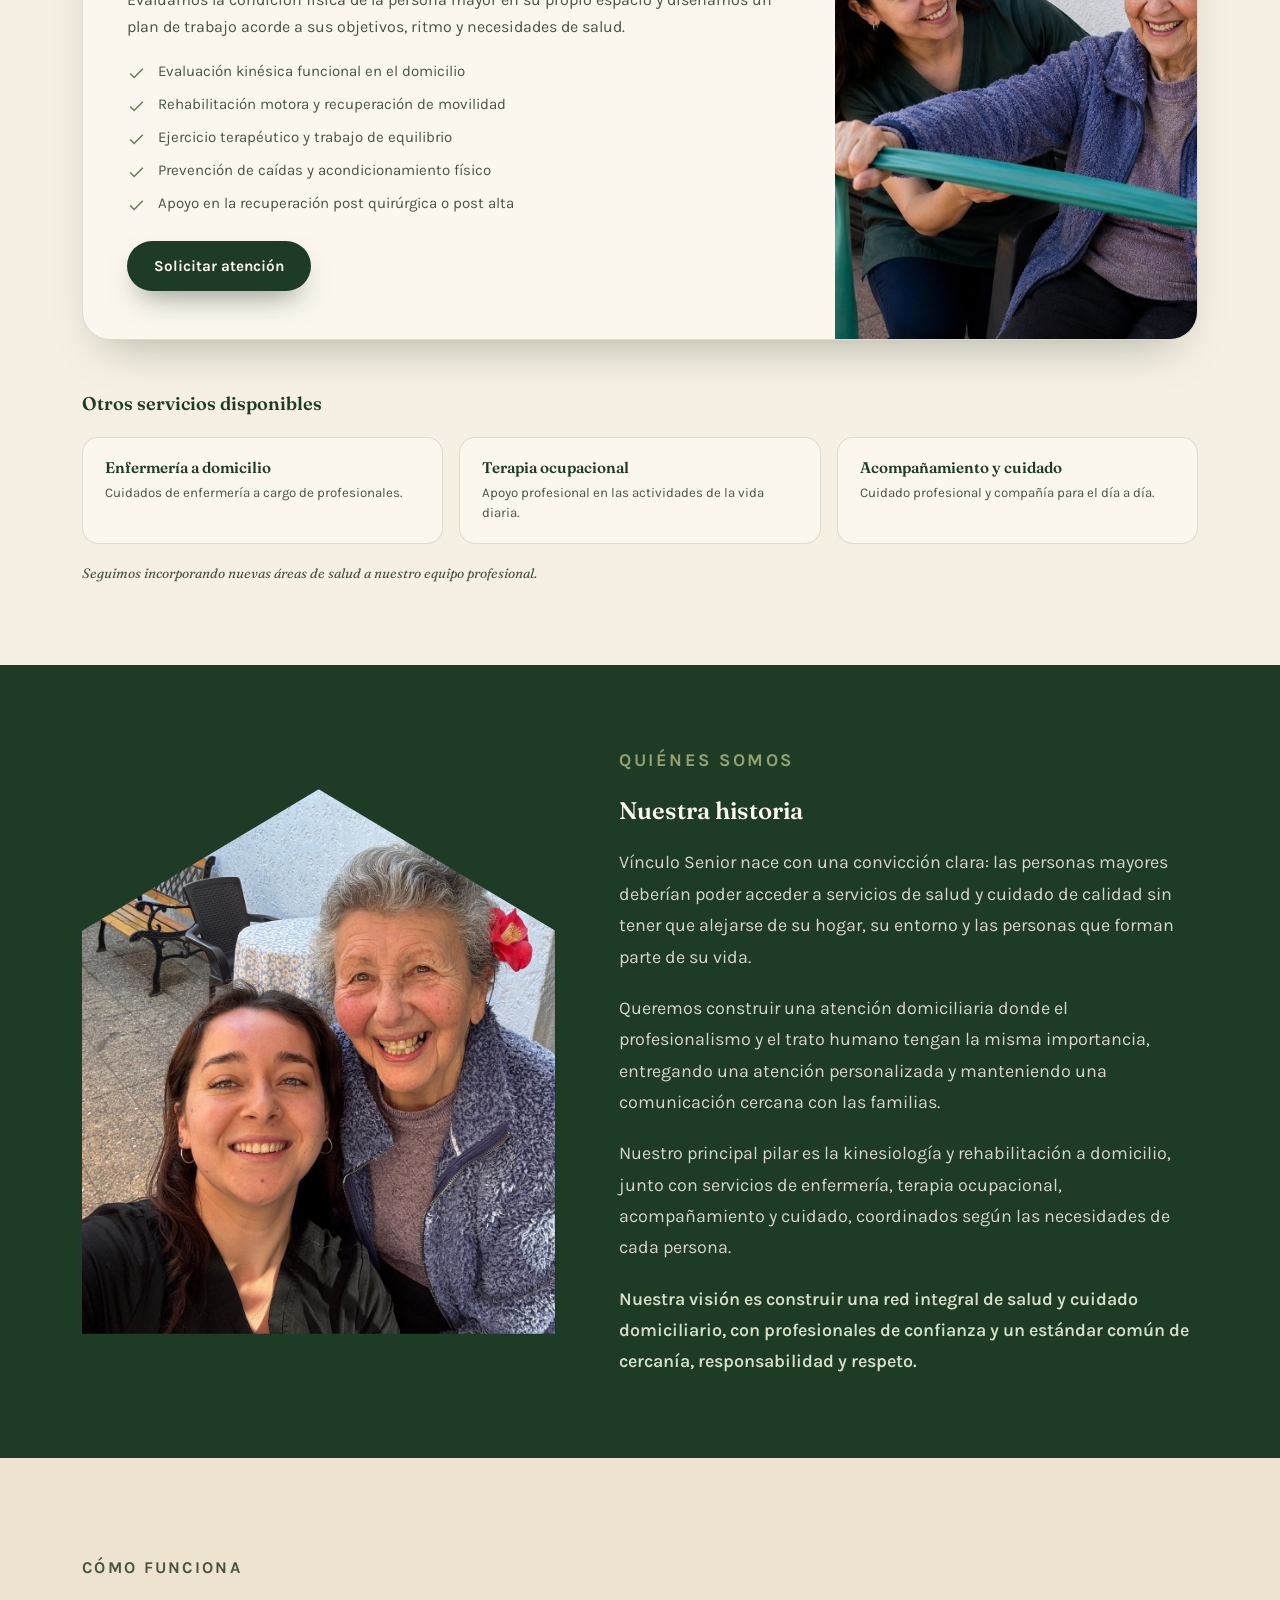
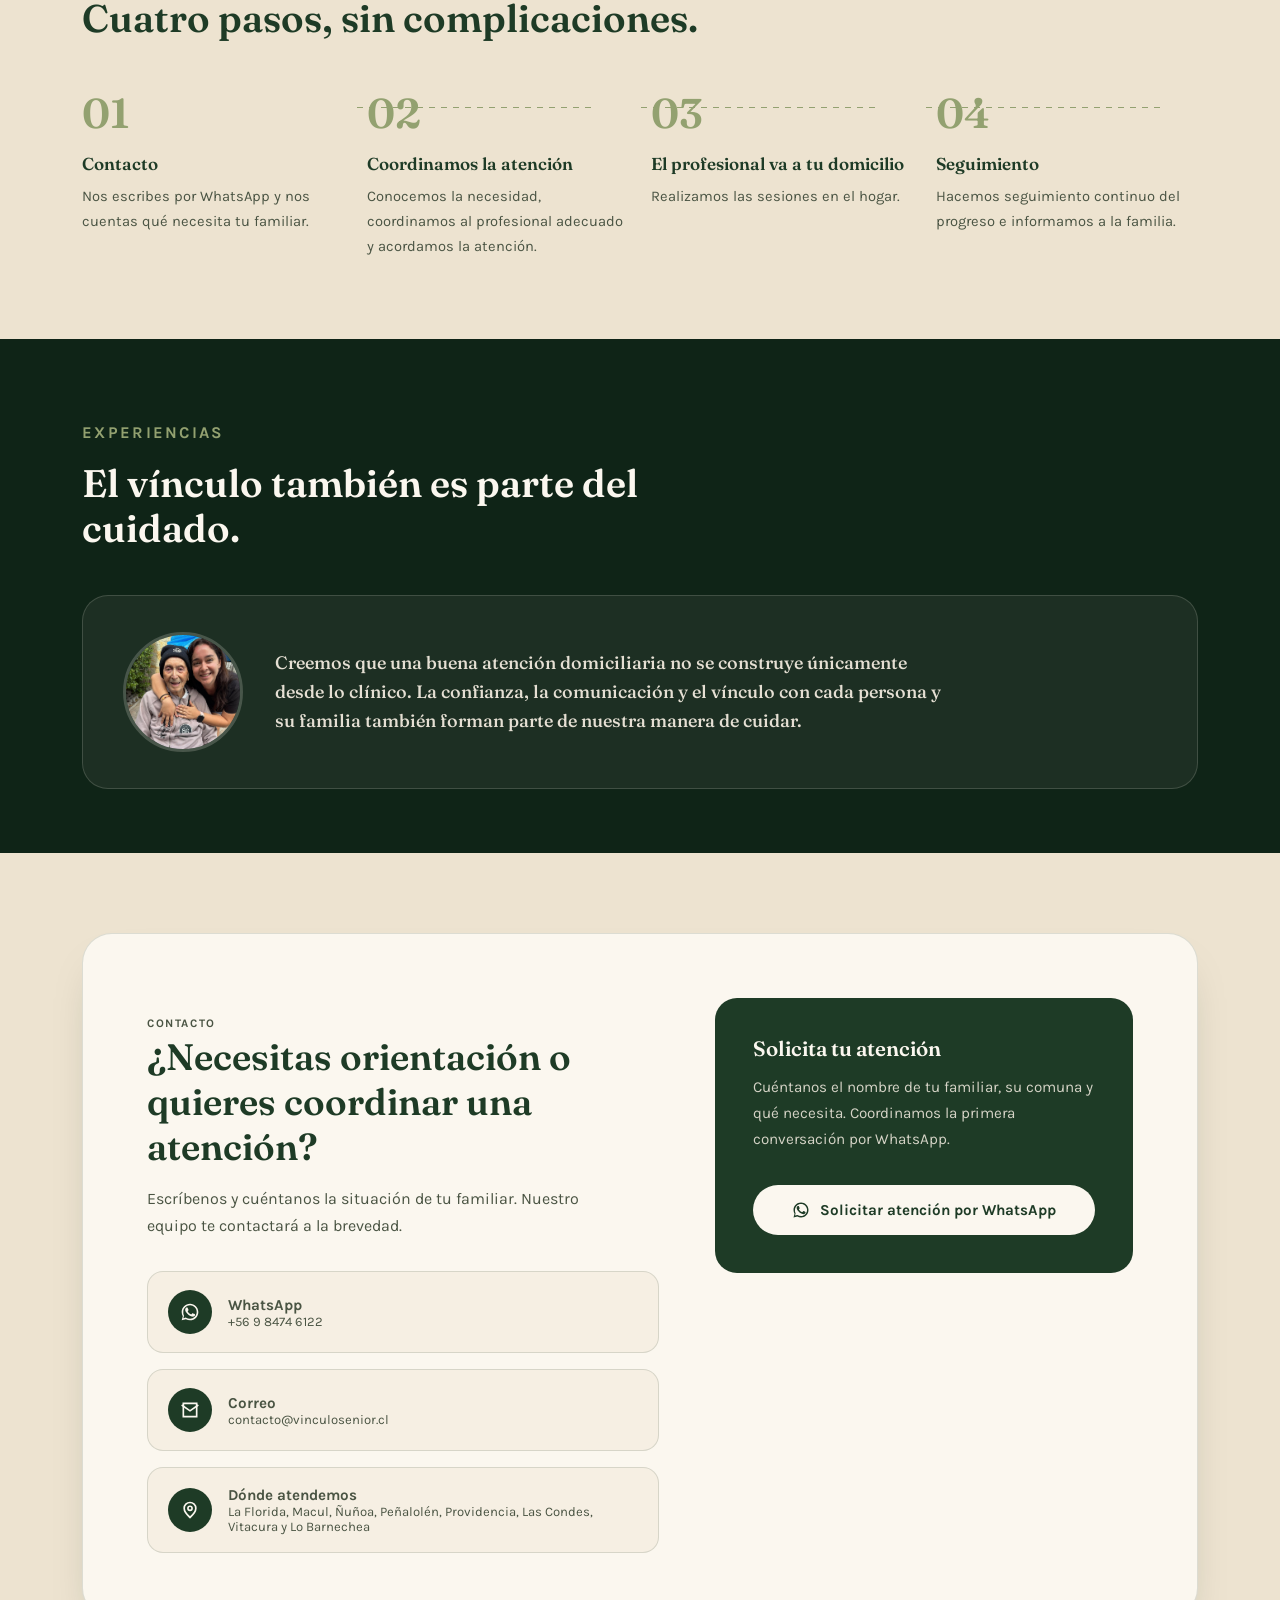
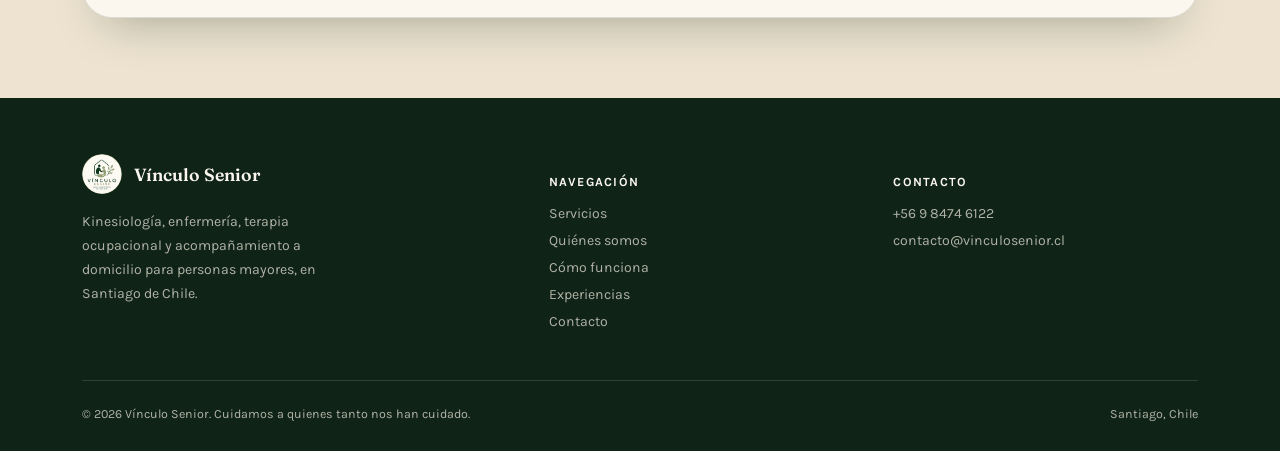
==== commit 0632dd23: "Update index.html" ====
--- a/index.html
+++ b/index.html
@@ -224,9 +224,9 @@
             <span class="icon"><svg viewBox="0 0 24 24" fill="currentColor"><path d="M17.47 14.38c-.29-.15-1.72-.85-1.99-.95-.27-.1-.46-.15-.66.15-.2.29-.76.94-.93 1.14-.17.2-.34.22-.63.07-.29-.15-1.22-.45-2.33-1.44-.86-.77-1.44-1.71-1.61-2-.17-.29-.02-.45.13-.6.13-.13.29-.34.44-.51.15-.17.2-.29.29-.49.1-.2.05-.37-.02-.51-.08-.15-.66-1.6-.91-2.19-.24-.58-.48-.5-.66-.51-.17-.01-.37-.01-.56-.01-.2 0-.51.07-.78.37-.27.29-1.02 1-1.02 2.43 0 1.44 1.05 2.83 1.19 3.03.15.2 2.06 3.15 5 4.42.7.3 1.24.48 1.67.61.7.22 1.34.19 1.84.12.56-.08 1.72-.7 1.96-1.38.24-.68.24-1.26.17-1.38-.07-.12-.26-.2-.55-.34z"/><path d="M12.02 2C6.5 2 2 6.48 2 12c0 1.85.5 3.58 1.38 5.08L2 22l5.06-1.33A9.96 9.96 0 0012.02 22C17.55 22 22 17.52 22 12S17.55 2 12.02 2zm0 18.06c-1.7 0-3.29-.47-4.65-1.29l-.33-.2-3 .79.8-2.92-.22-.3A8.02 8.02 0 014 12c0-4.42 3.6-8.02 8.02-8.02 4.42 0 8.02 3.6 8.02 8.02 0 4.42-3.6 8.06-8.02 8.06z"/></svg></span>
             <span><b>WhatsApp</b><span>+56 9 8474 6122</span></span>
           </a>
-          <a class="contact-method" href="mailto:contacto.vinculomayor@gmail.com">
+          <a class="contact-method" href="mailto:contacto@vinculosenior.cl">
             <span class="icon"><svg viewBox="0 0 24 24" fill="none" stroke="currentColor" stroke-width="2"><path d="M4 4h16v16H4z"/><path d="M22 6l-10 7L2 6"/></svg></span>
-            <span><b>Correo</b><span>contacto.vinculomayor@gmail.com</span></span>
+            <span><b>Correo</b><span>contacto@vinculosenior.cl</span></span>
           </a>
           <div class="contact-method" style="cursor:default;">
             <span class="icon"><svg viewBox="0 0 24 24" fill="none" stroke="currentColor" stroke-width="2"><path d="M12 21s-7-6.1-7-11a7 7 0 0114 0c0 4.9-7 11-7 11z"/><circle cx="12" cy="10" r="2.5"/></svg></span>
@@ -269,7 +269,7 @@
       <div class="footer-col">
         <h5>Contacto</h5>
         <a href="https://wa.me/56984746122" target="_blank" rel="noopener">+56 9 8474 6122</a>
-        <a href="mailto:contacto.vinculomayor@gmail.com">contacto.vinculomayor@gmail.com</a>
+        <a href="mailto:contacto@vinculosenior.cl">contacto@vinculosenior.cl</a>
       </div>
     </div>
     <div class="footer-bottom">
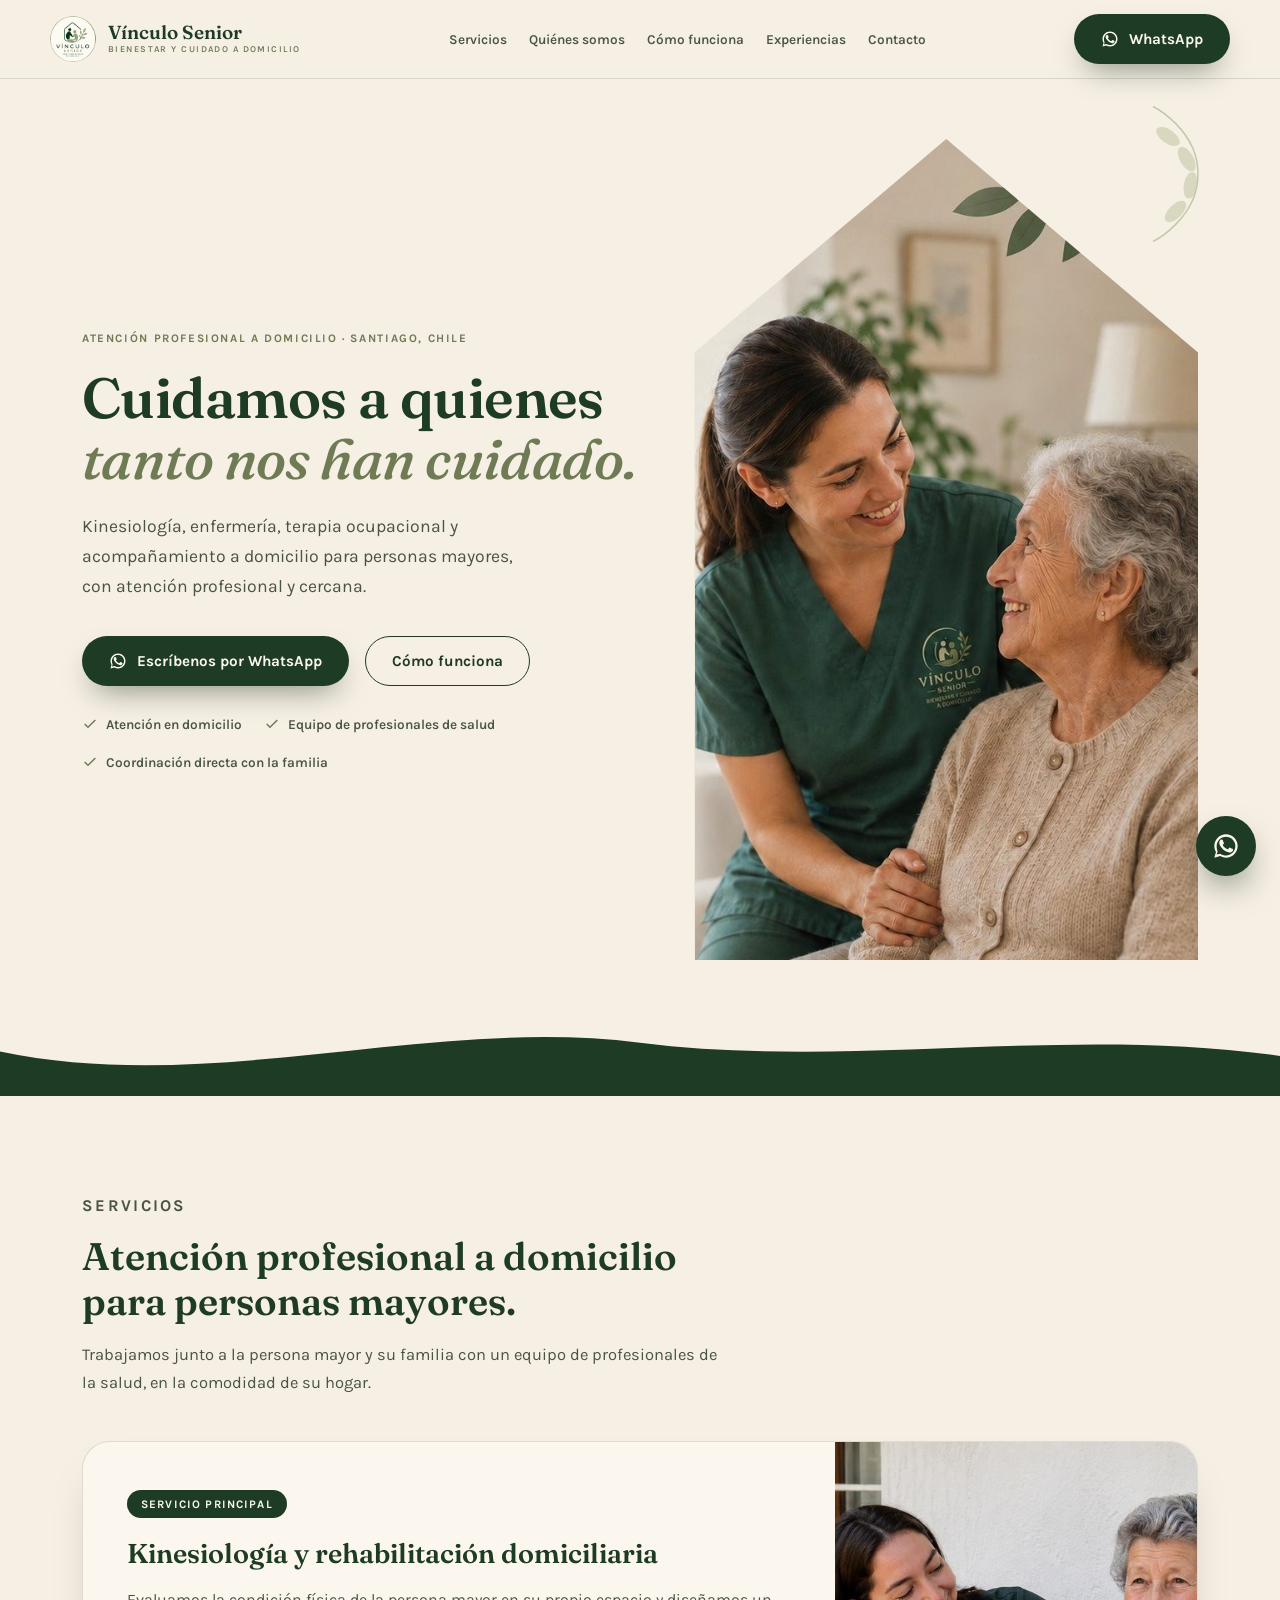
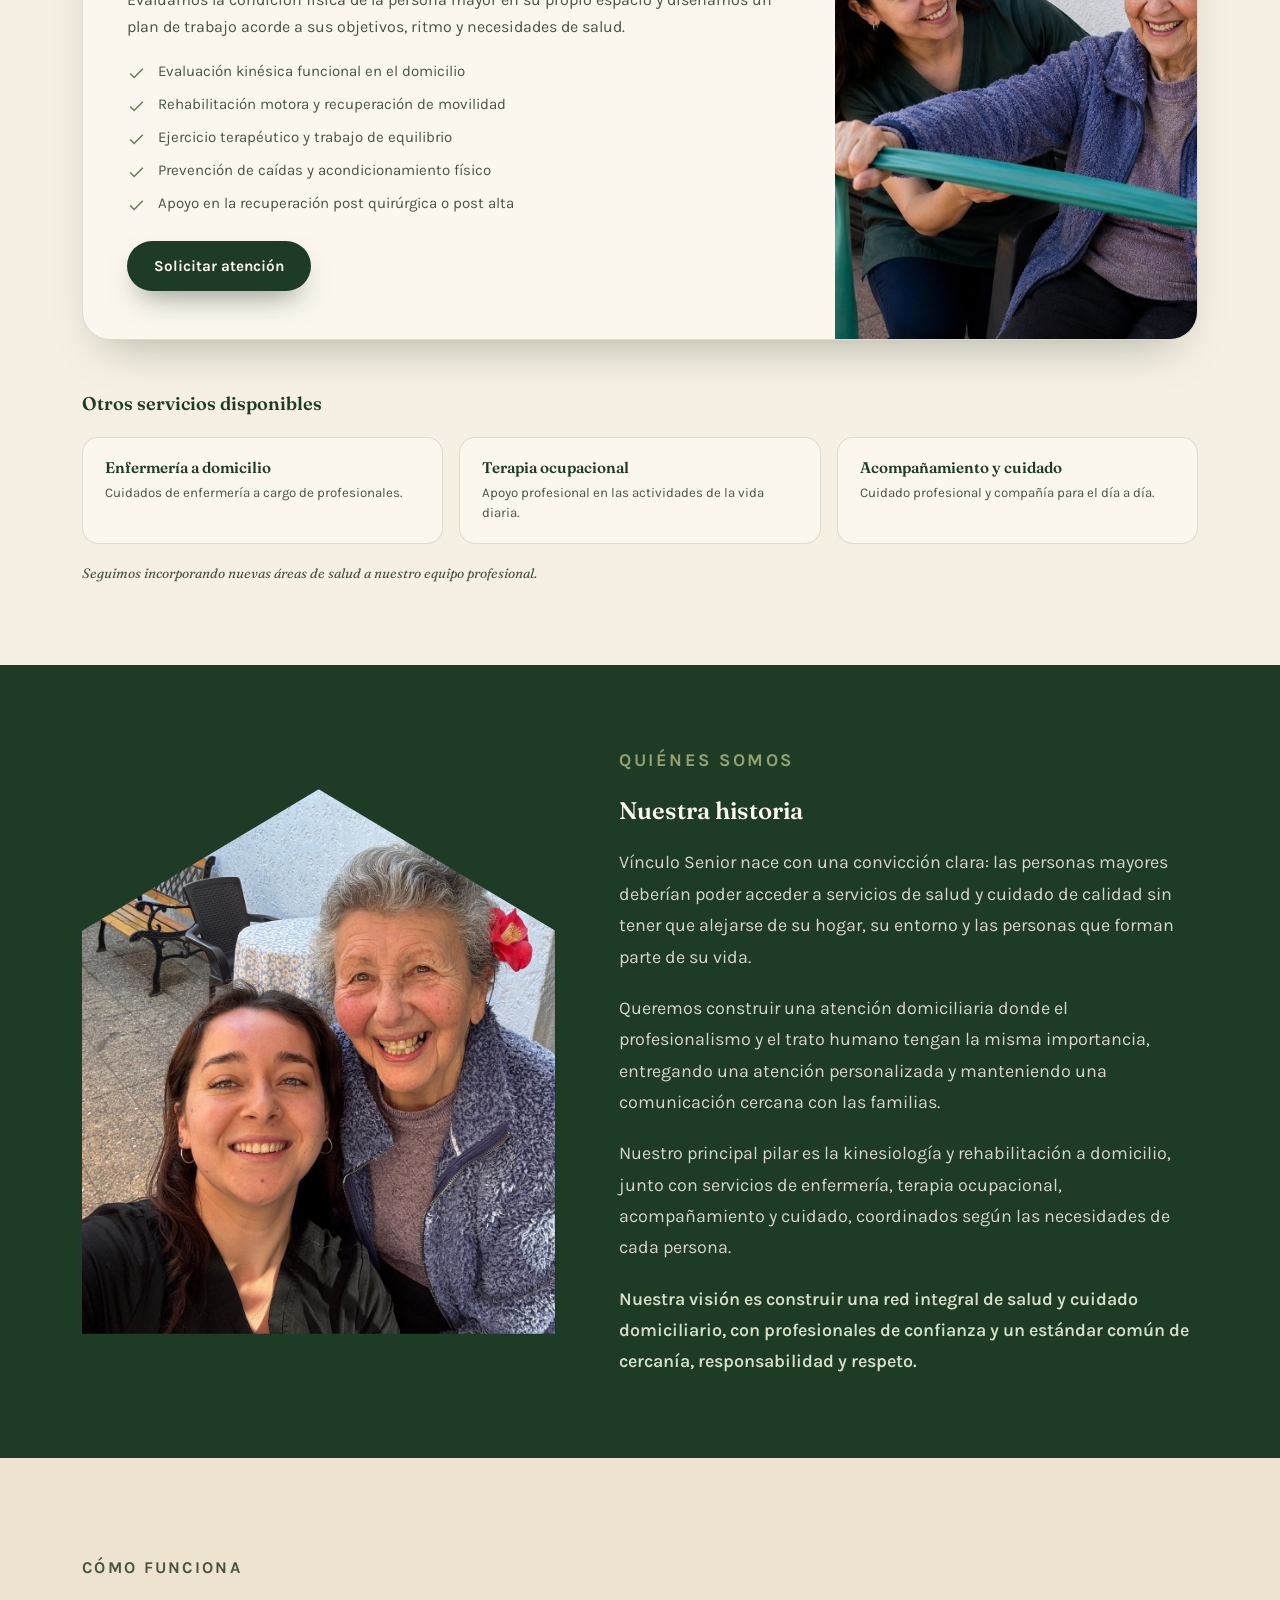
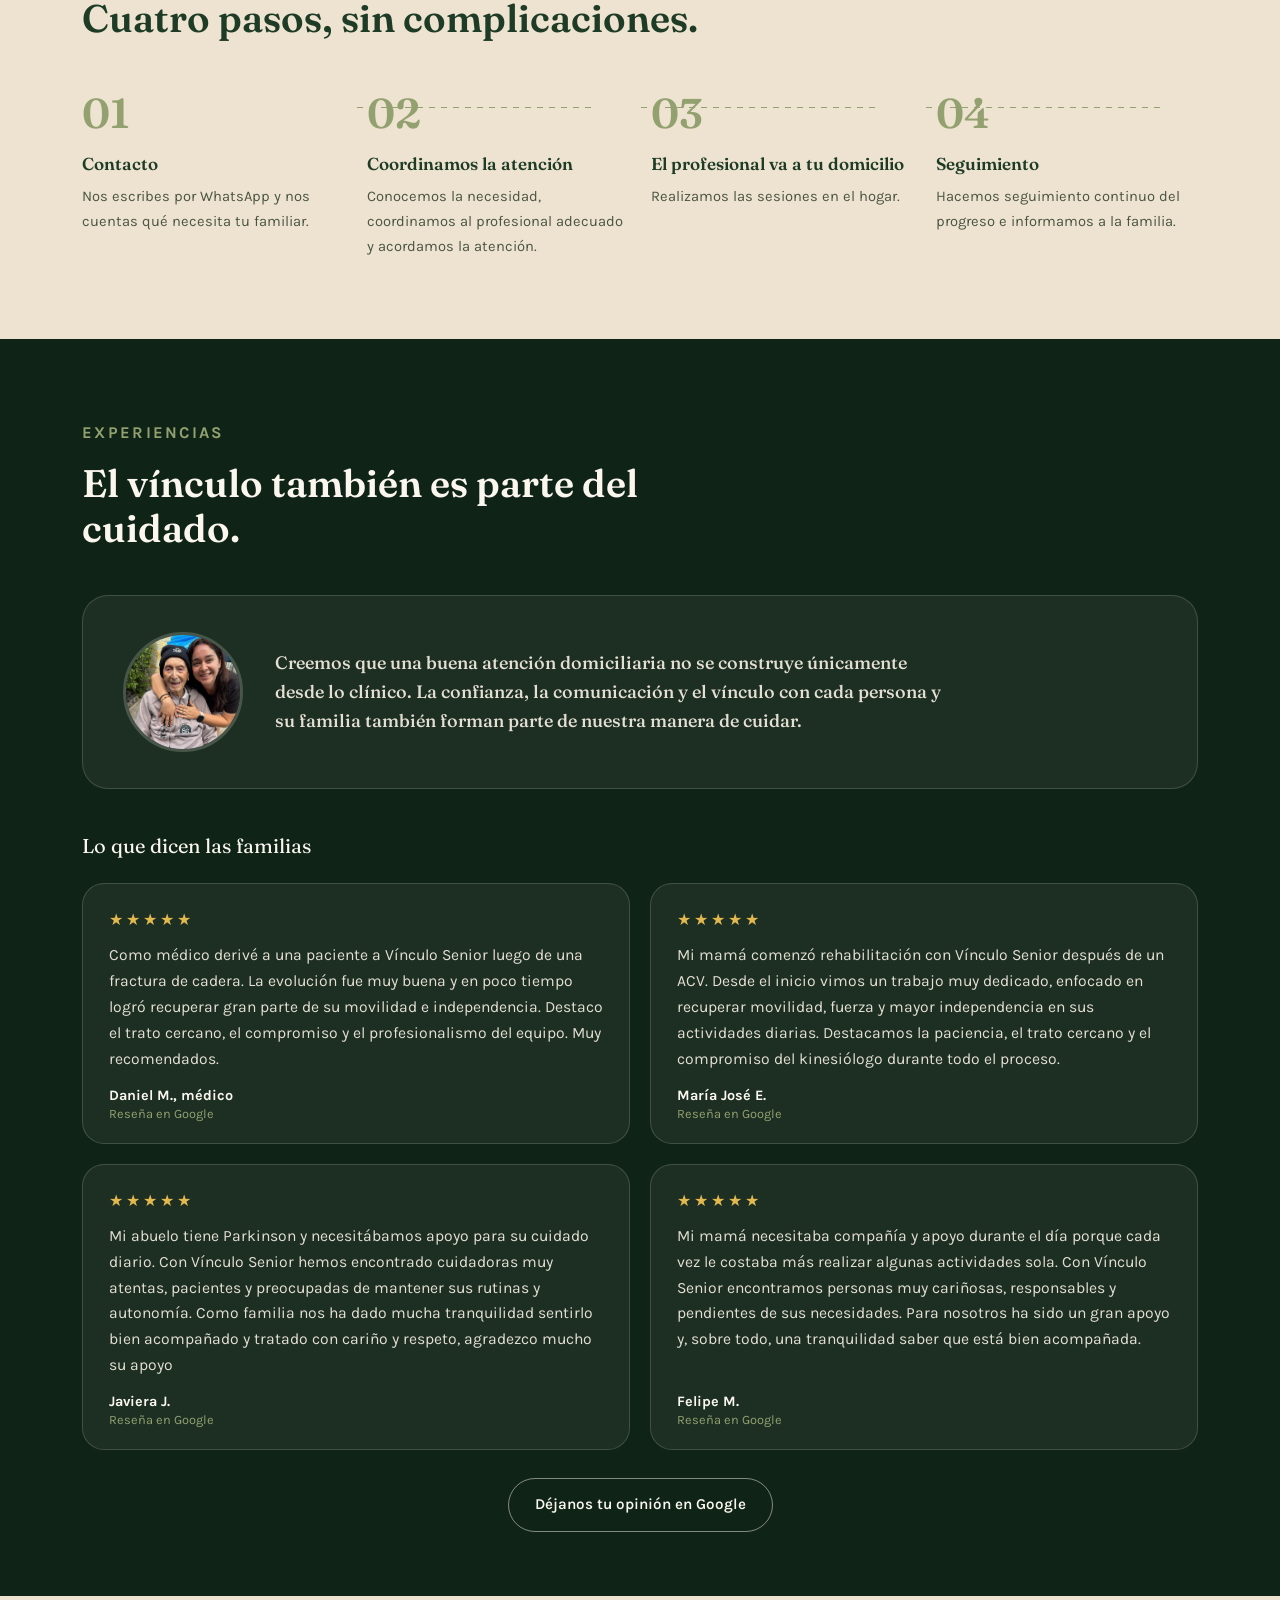
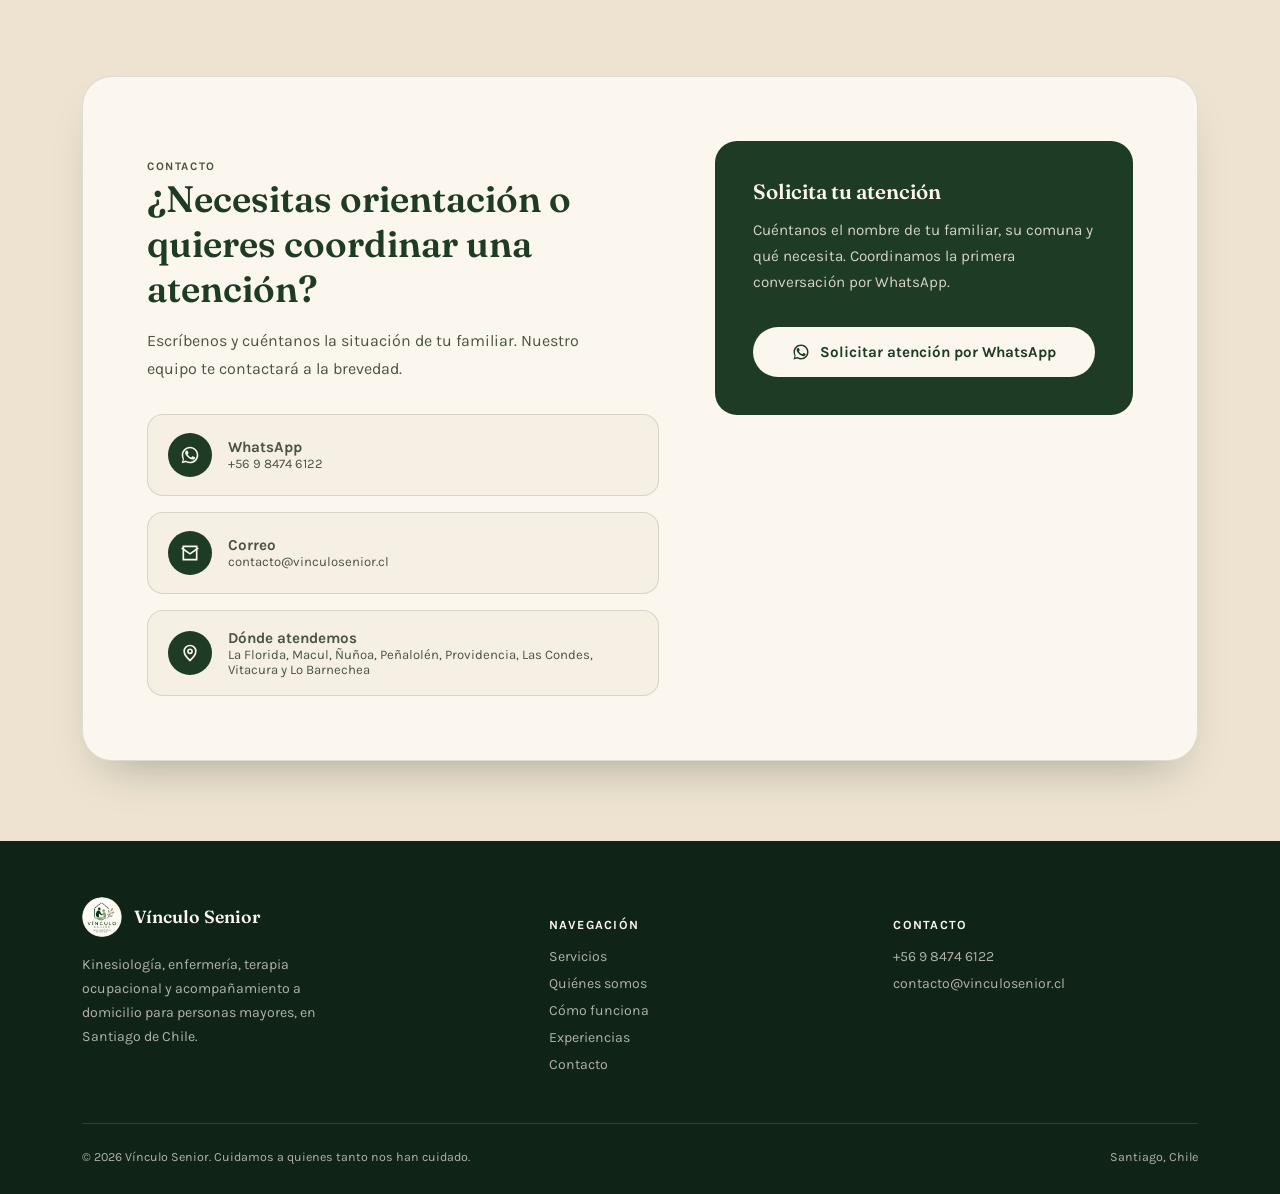
==== commit dc794753: "Add files via upload" ====
--- a/index.html
+++ b/index.html
@@ -208,6 +208,32 @@
       </div>
       <p class="exp-body">Creemos que una buena atención domiciliaria no se construye únicamente desde lo clínico. La confianza, la comunicación y el vínculo con cada persona y su familia también forman parte de nuestra manera de cuidar.</p>
     </div>
+    <div class="reviews">
+      <p class="reviews-title">Lo que dicen las familias</p>
+      <div class="rev-grid">
+      <figure class="rev-card">
+        <div class="rev-stars" role="img" aria-label="5 de 5 estrellas">★★★★★</div>
+        <blockquote>Como médico derivé a una paciente a Vínculo Senior luego de una fractura de cadera. La evolución fue muy buena y en poco tiempo logró recuperar gran parte de su movilidad e independencia. Destaco el trato cercano, el compromiso y el profesionalismo del equipo. Muy recomendados.</blockquote>
+        <figcaption><strong>Daniel M., médico</strong><span>Reseña en Google</span></figcaption>
+      </figure>
+      <figure class="rev-card">
+        <div class="rev-stars" role="img" aria-label="5 de 5 estrellas">★★★★★</div>
+        <blockquote>Mi mamá comenzó rehabilitación con Vínculo Senior después de un ACV. Desde el inicio vimos un trabajo muy dedicado, enfocado en recuperar movilidad, fuerza y mayor independencia en sus actividades diarias. Destacamos la paciencia, el trato cercano y el compromiso del kinesiólogo durante todo el proceso.</blockquote>
+        <figcaption><strong>María José E.</strong><span>Reseña en Google</span></figcaption>
+      </figure>
+      <figure class="rev-card">
+        <div class="rev-stars" role="img" aria-label="5 de 5 estrellas">★★★★★</div>
+        <blockquote>Mi abuelo tiene Parkinson y necesitábamos apoyo para su cuidado diario. Con Vínculo Senior hemos encontrado cuidadoras muy atentas, pacientes y preocupadas de mantener sus rutinas y autonomía. Como familia nos ha dado mucha tranquilidad sentirlo bien acompañado y tratado con cariño y respeto, agradezco mucho su apoyo</blockquote>
+        <figcaption><strong>Javiera J.</strong><span>Reseña en Google</span></figcaption>
+      </figure>
+      <figure class="rev-card">
+        <div class="rev-stars" role="img" aria-label="5 de 5 estrellas">★★★★★</div>
+        <blockquote>Mi mamá necesitaba compañía y apoyo durante el día porque cada vez le costaba más realizar algunas actividades sola. Con Vínculo Senior encontramos personas muy cariñosas, responsables y pendientes de sus necesidades. Para nosotros ha sido un gran apoyo y, sobre todo, una tranquilidad saber que está bien acompañada.</blockquote>
+        <figcaption><strong>Felipe M.</strong><span>Reseña en Google</span></figcaption>
+      </figure>
+      </div>
+      <p class="reviews-cta"><a class="btn btn-ghost-light" href="https://g.page/r/CdFtdR0jbHVEEBM/review" target="_blank" rel="noopener">Déjanos tu opinión en Google</a></p>
+    </div>
   </div>
 </section>
 
--- a/style.css
+++ b/style.css
@@ -252,6 +252,19 @@
     color:rgba(246,239,227,0.92); max-width:56ch;
   }
 
+  .reviews{margin-top:40px;}
+  .reviews-title{font-family:'Fraunces',serif; font-size:1.25rem; color:var(--cream-soft); margin:0 0 20px;}
+  .rev-grid{display:grid; grid-template-columns:repeat(2,1fr); gap:20px;}
+  @media(max-width:760px){.rev-grid{grid-template-columns:1fr;}}
+  .rev-card{margin:0; background:rgba(246,239,227,0.06); border:1px solid rgba(246,239,227,0.16); border-radius:22px; padding:26px 26px 22px; display:flex; flex-direction:column; gap:14px;}
+  .rev-stars{color:#E3B94F; letter-spacing:3px; font-size:1rem;}
+  .rev-card blockquote{margin:0; font-size:.98rem; line-height:1.65; color:rgba(246,239,227,0.92); flex:1;}
+  .rev-card figcaption{display:flex; flex-direction:column; gap:2px; font-size:.9rem; color:var(--cream-soft);}
+  .rev-card figcaption span{color:var(--olive); font-size:.8rem;}
+  .reviews-cta{margin:28px 0 0; text-align:center;}
+  .btn-ghost-light{display:inline-block; padding:13px 26px; border-radius:999px; border:1.5px solid rgba(246,239,227,0.5); color:var(--cream-soft); text-decoration:none; font-weight:600;}
+  .btn-ghost-light:hover{background:rgba(246,239,227,0.1);}
+
   /* ---------- Contacto ---------- */
   .contacto{background:var(--cream-deep);}
   .contacto-card{
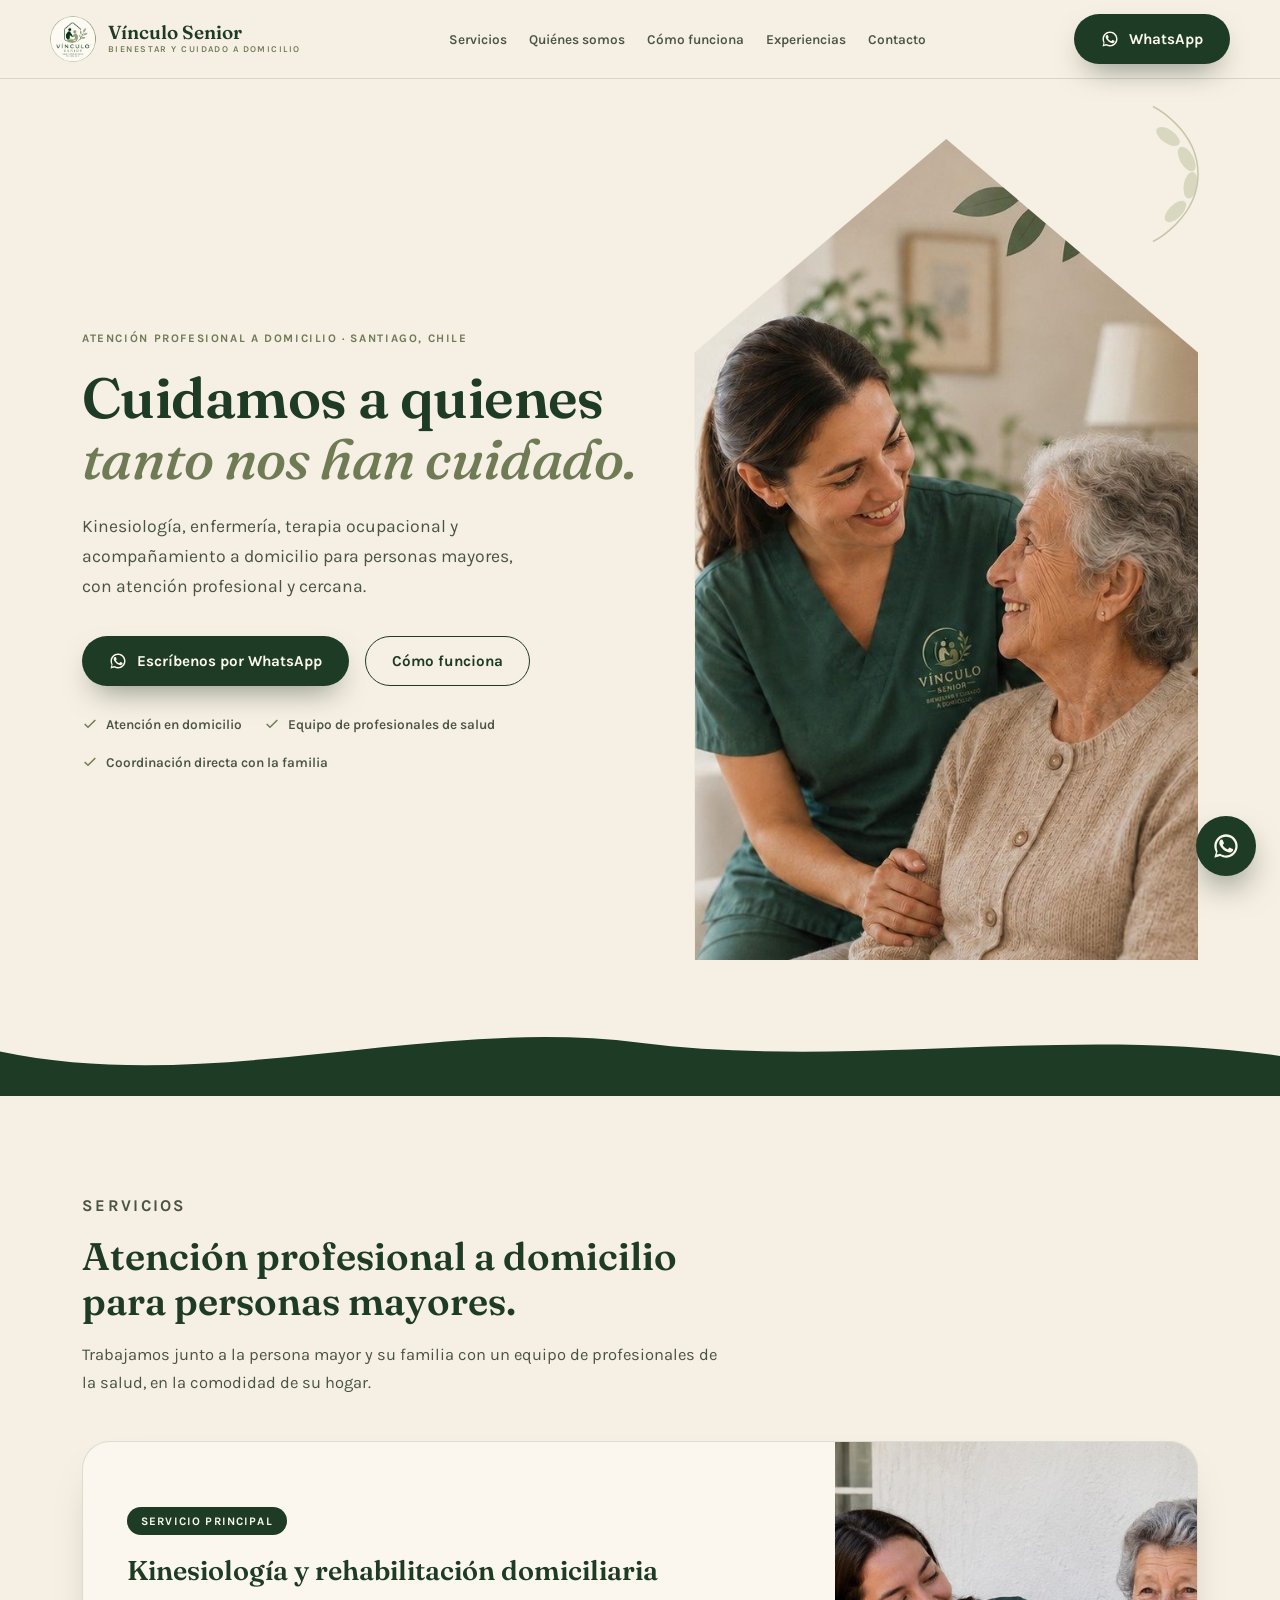
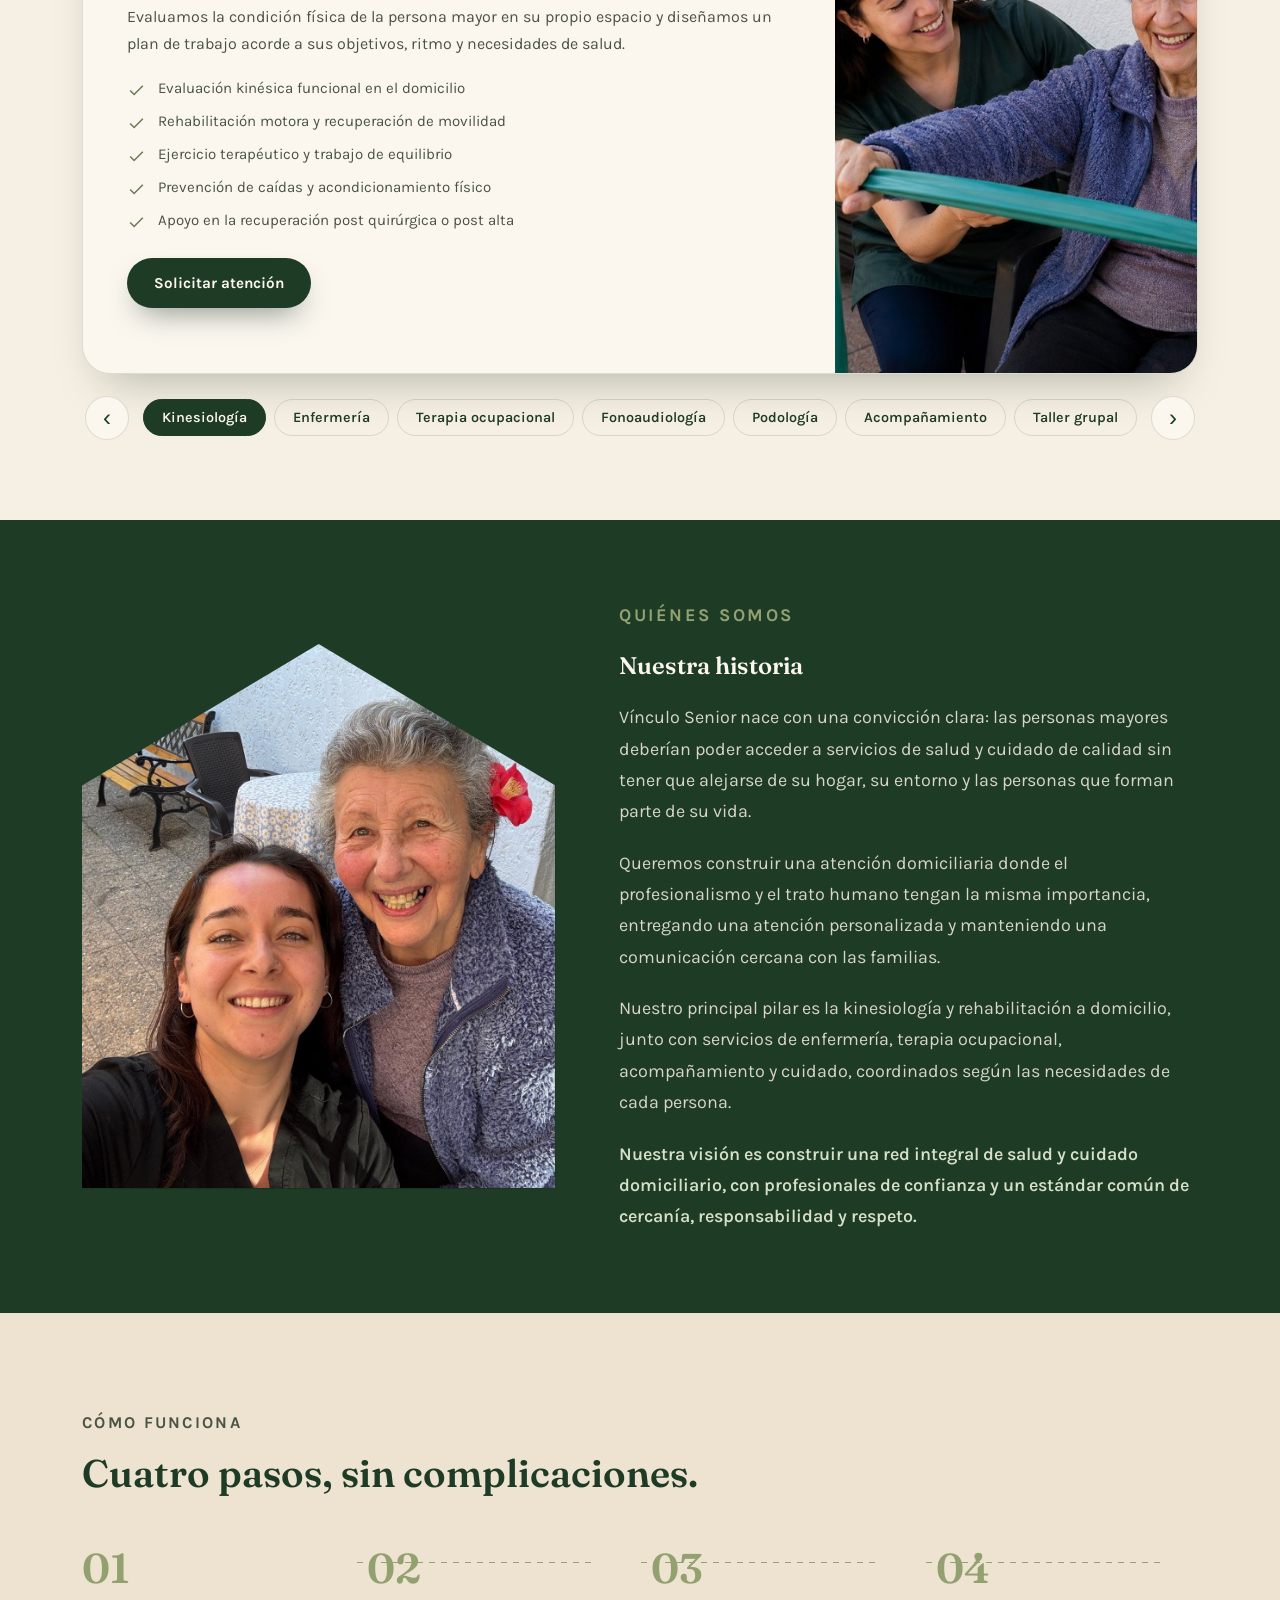
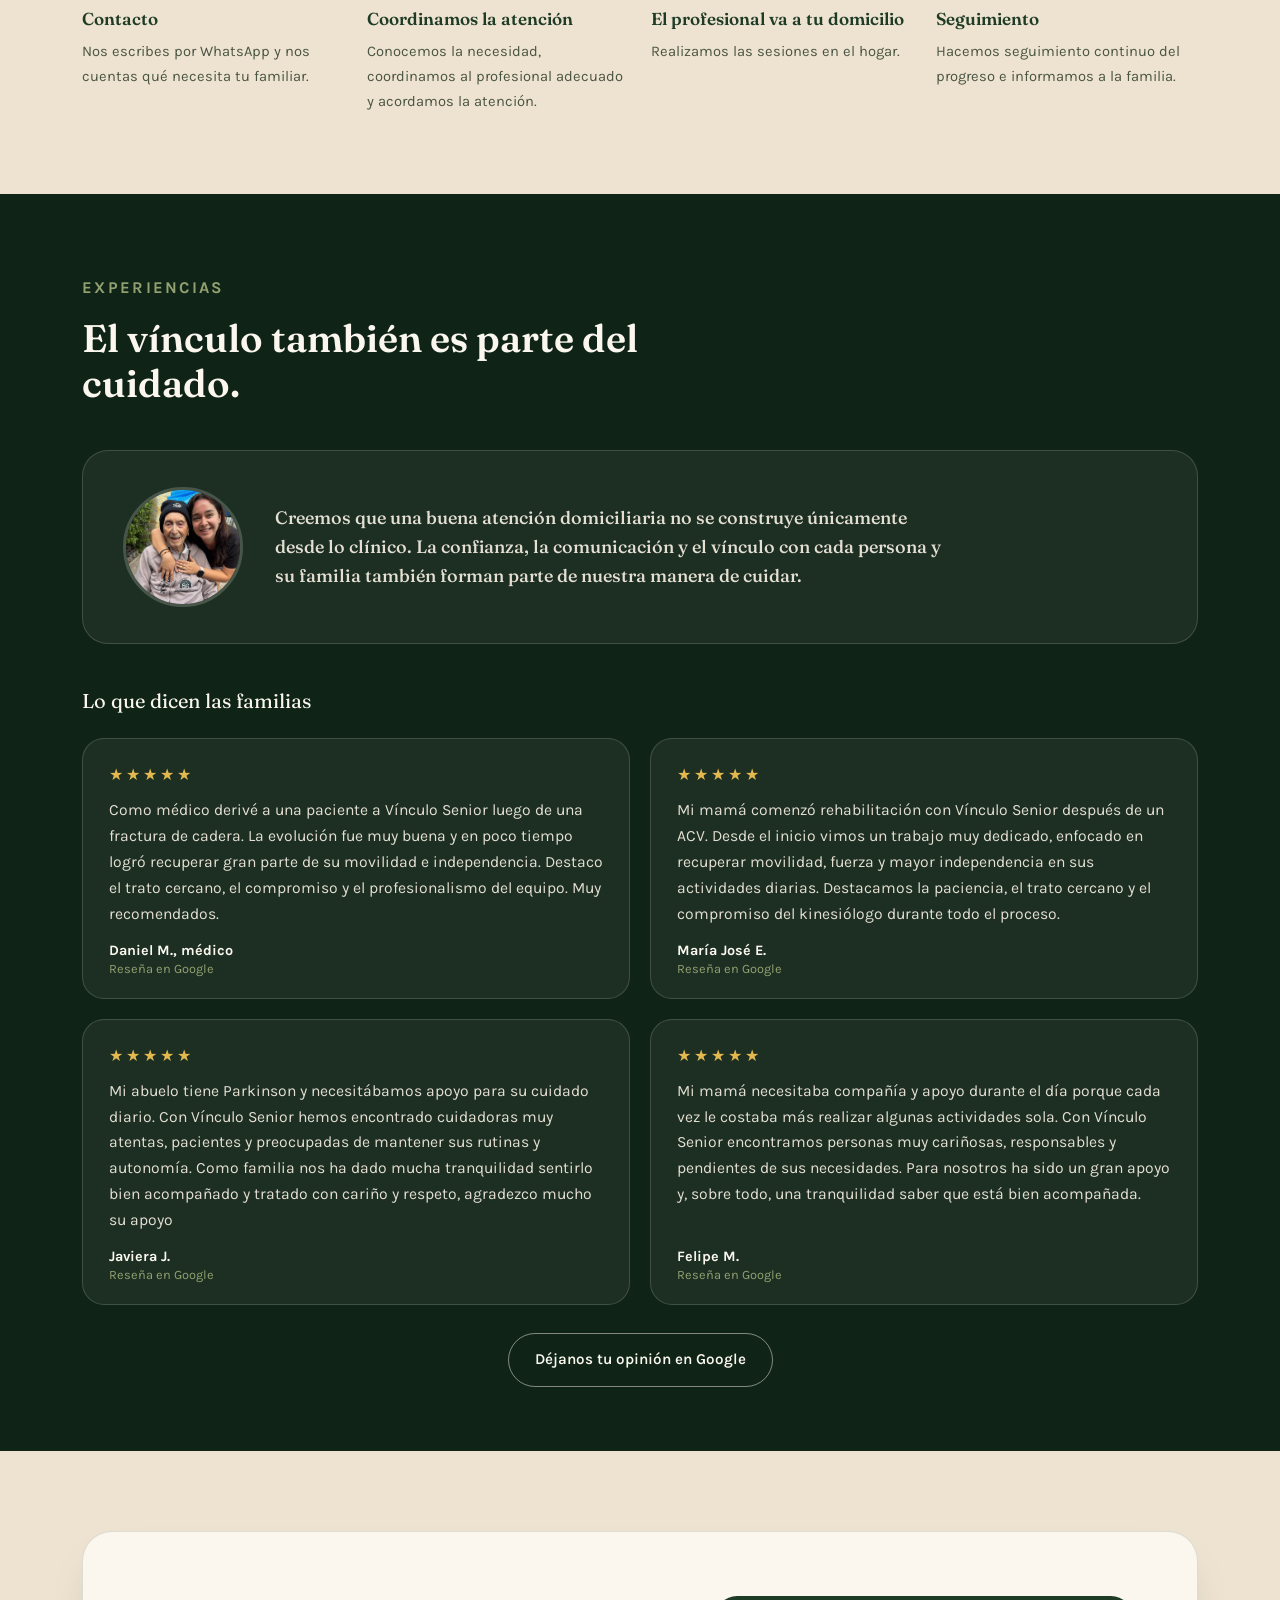
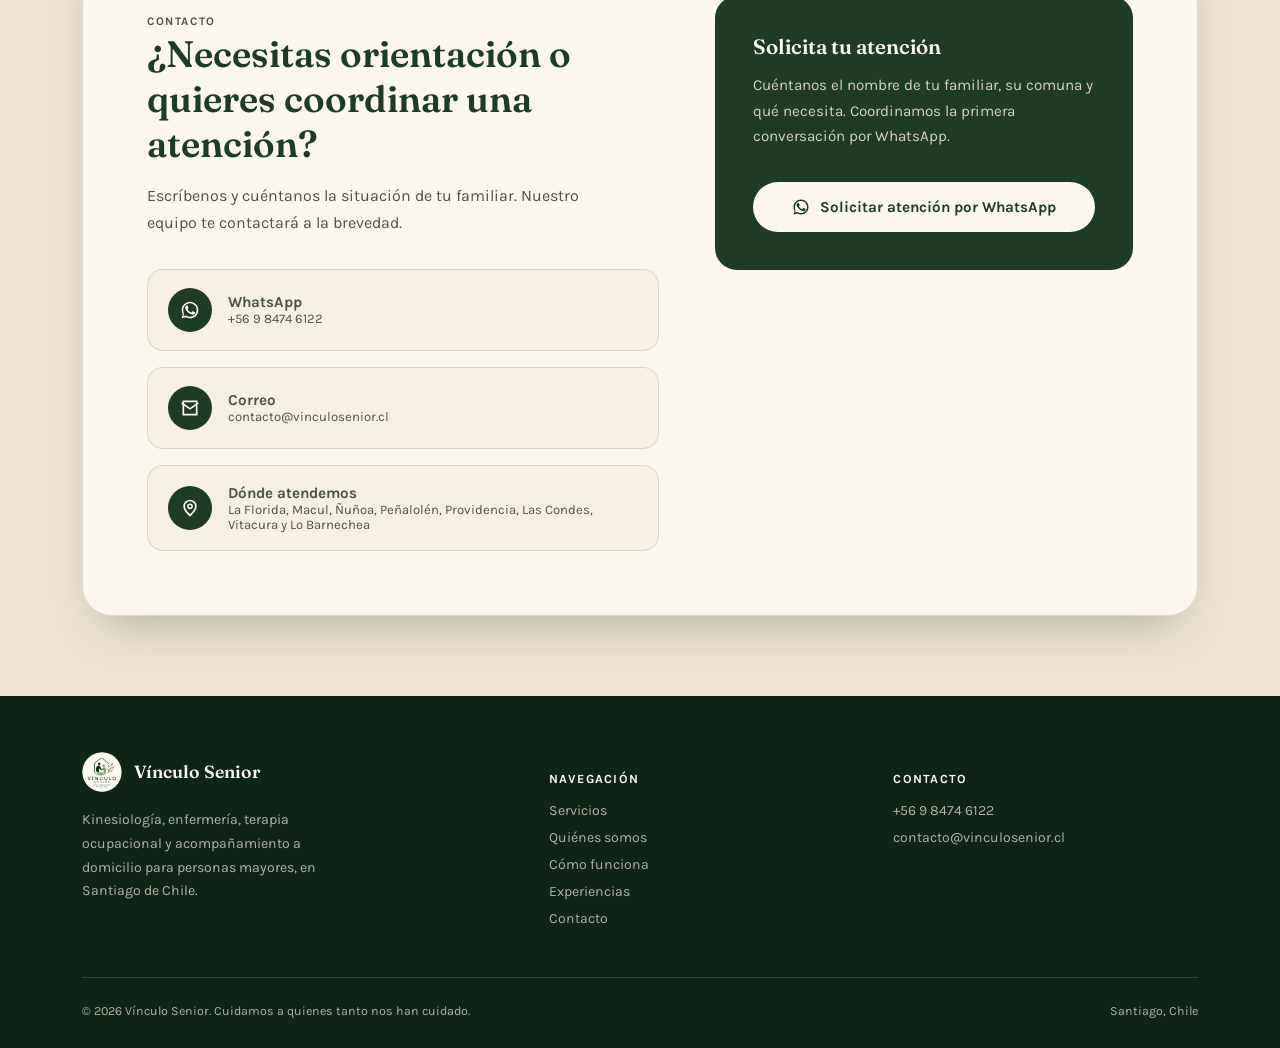
==== commit f099596c: "Add files via upload" ====
--- a/index.html
+++ b/index.html
@@ -106,8 +106,11 @@
       <p>Trabajamos junto a la persona mayor y su familia con un equipo de profesionales de la salud, en la comodidad de su hogar.</p>
     </div>
 
-    <div class="service-main">
-      <div class="service-main-text">
+    <div class="svc-carousel" aria-roledescription="carrusel" aria-label="Nuestros servicios">
+      <div class="svc-viewport">
+      <article class="svc-slide is-active" id="svc-0" role="tabpanel" aria-label="Kinesiología y rehabilitación domiciliaria">
+        <div class="service-main">
+          <div class="service-main-text">
         <span class="service-tag">Servicio principal</span>
         <h3>Kinesiología y rehabilitación domiciliaria</h3>
         <p>Evaluamos la condición física de la persona mayor en su propio espacio y diseñamos un plan de trabajo acorde a sus objetivos, ritmo y necesidades de salud.</p>
@@ -120,29 +123,89 @@
         </ul>
         <a class="btn btn-primary" href="https://wa.me/56984746122?text=Hola%20V%C3%ADnculo%20Senior%2C%20me%20gustar%C3%ADa%20agendar%20una%20evaluaci%C3%B3n%20de%20kinesiolog%C3%ADa%20a%20domicilio." target="_blank" rel="noopener">Solicitar atención</a>
       </div>
-      <div class="service-main-img">
-        <img src="images/servicio-kinesiologia.jpg" alt="Kinesióloga de Vínculo Senior acompañando a una persona mayor en un ejercicio con banda elástica, en su hogar">
-      </div>
-    </div>
-
-    <div class="roadmap-head">
-      <h3>Otros servicios disponibles</h3>
-    </div>
-    <div class="roadmap-grid">
-      <div class="roadmap-card">
-        <h4>Enfermería a domicilio</h4>
-        <p>Cuidados de enfermería a cargo de profesionales.</p>
-      </div>
-      <div class="roadmap-card">
-        <h4>Terapia ocupacional</h4>
-        <p>Apoyo profesional en las actividades de la vida diaria.</p>
-      </div>
-      <div class="roadmap-card">
-        <h4>Acompañamiento y cuidado</h4>
-        <p>Cuidado profesional y compañía para el día a día.</p>
-      </div>
-    </div>
-    <p class="roadmap-note">Seguimos incorporando nuevas áreas de salud a nuestro equipo profesional.</p>
+          <div class="service-main-img"><img src="images/servicio-kinesiologia.jpg" alt="Kinesióloga de Vínculo Senior acompañando a una persona mayor en un ejercicio con banda elástica, en su hogar"></div>
+        </div>
+      </article>
+      <article class="svc-slide" id="svc-1" role="tabpanel" aria-label="Servicios de enfermería">
+        <div class="service-main">
+          <div class="service-main-text">
+            <span class="service-tag">Servicio profesional</span>
+            <h3>Servicios de enfermería</h3>
+            <p>Atención de enfermería a domicilio para personas mayores: procedimientos, control y seguimiento de salud, administración de tratamientos y apoyo en los cuidados indicados por profesionales de salud.</p>
+            <ul class="service-list"><li><svg viewBox="0 0 24 24" fill="none" stroke="currentColor" stroke-width="2"><path d="M20 6L9 17l-5-5"/></svg>Control de signos vitales y seguimiento de salud</li><li><svg viewBox="0 0 24 24" fill="none" stroke="currentColor" stroke-width="2"><path d="M20 6L9 17l-5-5"/></svg>Administración de medicamentos y tratamientos indicados</li><li><svg viewBox="0 0 24 24" fill="none" stroke="currentColor" stroke-width="2"><path d="M20 6L9 17l-5-5"/></svg>Curaciones y cuidado de heridas</li><li><svg viewBox="0 0 24 24" fill="none" stroke="currentColor" stroke-width="2"><path d="M20 6L9 17l-5-5"/></svg>Apoyo en cuidados indicados por el equipo de salud</li><li><svg viewBox="0 0 24 24" fill="none" stroke="currentColor" stroke-width="2"><path d="M20 6L9 17l-5-5"/></svg>Educación a la persona mayor y su familia</li></ul>
+            <a class="btn btn-primary" href="https://wa.me/56984746122?text=Hola%20V%C3%ADnculo%20Senior%2C%20me%20gustar%C3%ADa%20consultar%20por%20enfermer%C3%ADa%20a%20domicilio." target="_blank" rel="noopener">Solicitar atención</a>
+          </div>
+          <div class="service-main-img"><img src="images/servicio-enfermeria.jpg" alt="Enfermera controlando la presión arterial de una persona mayor en su domicilio" style="object-position:52% 40%"></div>
+        </div>
+      </article>
+      <article class="svc-slide" id="svc-2" role="tabpanel" aria-label="Terapia ocupacional">
+        <div class="service-main">
+          <div class="service-main-text">
+            <span class="service-tag">Servicio profesional</span>
+            <h3>Terapia ocupacional</h3>
+            <p>Evaluación e intervención para mantener o recuperar la autonomía en las actividades de la vida diaria: trabajamos funcionalidad, estimulación y adaptación del entorno, para una vida más segura e independiente.</p>
+            <ul class="service-list"><li><svg viewBox="0 0 24 24" fill="none" stroke="currentColor" stroke-width="2"><path d="M20 6L9 17l-5-5"/></svg>Evaluación funcional en el hogar</li><li><svg viewBox="0 0 24 24" fill="none" stroke="currentColor" stroke-width="2"><path d="M20 6L9 17l-5-5"/></svg>Entrenamiento en actividades de la vida diaria</li><li><svg viewBox="0 0 24 24" fill="none" stroke="currentColor" stroke-width="2"><path d="M20 6L9 17l-5-5"/></svg>Estimulación cognitiva y de la motricidad fina</li><li><svg viewBox="0 0 24 24" fill="none" stroke="currentColor" stroke-width="2"><path d="M20 6L9 17l-5-5"/></svg>Adaptación del entorno para prevenir accidentes</li><li><svg viewBox="0 0 24 24" fill="none" stroke="currentColor" stroke-width="2"><path d="M20 6L9 17l-5-5"/></svg>Estrategias para mantener rutinas y autonomía</li></ul>
+            <a class="btn btn-primary" href="https://wa.me/56984746122?text=Hola%20V%C3%ADnculo%20Senior%2C%20me%20gustar%C3%ADa%20consultar%20por%20terapia%20ocupacional%20a%20domicilio." target="_blank" rel="noopener">Solicitar atención</a>
+          </div>
+          <div class="service-main-img"><img src="images/servicio-terapia-ocupacional.jpg" alt="Terapeuta trabajando estimulación con tarjetas junto a una persona mayor" style="object-position:45% 35%"></div>
+        </div>
+      </article>
+      <article class="svc-slide" id="svc-3" role="tabpanel" aria-label="Fonoaudiología">
+        <div class="service-main">
+          <div class="service-main-text">
+            <span class="service-tag">Servicio profesional</span>
+            <h3>Fonoaudiología</h3>
+            <p>Evaluación y tratamiento de dificultades de comunicación, lenguaje, habla, voz y deglución, especialmente en personas mayores que requieren rehabilitación o apoyo funcional.</p>
+            <ul class="service-list"><li><svg viewBox="0 0 24 24" fill="none" stroke="currentColor" stroke-width="2"><path d="M20 6L9 17l-5-5"/></svg>Evaluación de la comunicación, el lenguaje y el habla</li><li><svg viewBox="0 0 24 24" fill="none" stroke="currentColor" stroke-width="2"><path d="M20 6L9 17l-5-5"/></svg>Rehabilitación de la voz y la articulación</li><li><svg viewBox="0 0 24 24" fill="none" stroke="currentColor" stroke-width="2"><path d="M20 6L9 17l-5-5"/></svg>Evaluación y manejo de la deglución</li><li><svg viewBox="0 0 24 24" fill="none" stroke="currentColor" stroke-width="2"><path d="M20 6L9 17l-5-5"/></svg>Estimulación cognitivo-comunicativa</li><li><svg viewBox="0 0 24 24" fill="none" stroke="currentColor" stroke-width="2"><path d="M20 6L9 17l-5-5"/></svg>Orientación a la familia y a cuidadores</li></ul>
+            <a class="btn btn-primary" href="https://wa.me/56984746122?text=Hola%20V%C3%ADnculo%20Senior%2C%20me%20gustar%C3%ADa%20consultar%20por%20fonoaudiolog%C3%ADa%20a%20domicilio." target="_blank" rel="noopener">Solicitar atención</a>
+          </div>
+          <div class="service-main-img"><img src="images/servicio-fonoaudiologia.jpg" alt="Fonoaudióloga trabajando la deglución con una persona mayor durante una comida" style="object-position:54% 35%"></div>
+        </div>
+      </article>
+      <article class="svc-slide" id="svc-4" role="tabpanel" aria-label="Podología clínica">
+        <div class="service-main">
+          <div class="service-main-text">
+            <span class="service-tag">Servicio profesional</span>
+            <h3>Podología clínica</h3>
+            <p>Atención podológica para el cuidado integral de los pies: prevención de lesiones, manejo de uñas y alteraciones frecuentes, contribuyendo al bienestar, la movilidad y la seguridad de la persona mayor.</p>
+            <ul class="service-list"><li><svg viewBox="0 0 24 24" fill="none" stroke="currentColor" stroke-width="2"><path d="M20 6L9 17l-5-5"/></svg>Evaluación podológica de los pies</li><li><svg viewBox="0 0 24 24" fill="none" stroke="currentColor" stroke-width="2"><path d="M20 6L9 17l-5-5"/></svg>Manejo y corte de uñas</li><li><svg viewBox="0 0 24 24" fill="none" stroke="currentColor" stroke-width="2"><path d="M20 6L9 17l-5-5"/></svg>Tratamiento de callosidades y durezas</li><li><svg viewBox="0 0 24 24" fill="none" stroke="currentColor" stroke-width="2"><path d="M20 6L9 17l-5-5"/></svg>Prevención de lesiones y cuidado de la piel del pie</li><li><svg viewBox="0 0 24 24" fill="none" stroke="currentColor" stroke-width="2"><path d="M20 6L9 17l-5-5"/></svg>Educación en autocuidado del pie</li></ul>
+            <a class="btn btn-primary" href="https://wa.me/56984746122?text=Hola%20V%C3%ADnculo%20Senior%2C%20me%20gustar%C3%ADa%20consultar%20por%20podolog%C3%ADa%20cl%C3%ADnica%20a%20domicilio." target="_blank" rel="noopener">Solicitar atención</a>
+          </div>
+          <div class="service-main-img"><img src="images/servicio-podologia.jpg" alt="Podóloga atendiendo los pies de una persona mayor en su hogar" style="object-position:40% 40%"></div>
+        </div>
+      </article>
+      <article class="svc-slide" id="svc-5" role="tabpanel" aria-label="Acompañamiento y cuidados">
+        <div class="service-main">
+          <div class="service-main-text">
+            <span class="service-tag">Servicio profesional</span>
+            <h3>Acompañamiento y cuidados</h3>
+            <p>Cuidadores para apoyo, supervisión y compañía en las actividades del día a día. Nos adaptamos a distintas necesidades, horarios o turnos, según lo que cada familia requiera.</p>
+            <ul class="service-list"><li><svg viewBox="0 0 24 24" fill="none" stroke="currentColor" stroke-width="2"><path d="M20 6L9 17l-5-5"/></svg>Compañía y conversación durante el día</li><li><svg viewBox="0 0 24 24" fill="none" stroke="currentColor" stroke-width="2"><path d="M20 6L9 17l-5-5"/></svg>Apoyo en alimentación, higiene y movilización</li><li><svg viewBox="0 0 24 24" fill="none" stroke="currentColor" stroke-width="2"><path d="M20 6L9 17l-5-5"/></svg>Supervisión de rutinas y horarios indicados</li><li><svg viewBox="0 0 24 24" fill="none" stroke="currentColor" stroke-width="2"><path d="M20 6L9 17l-5-5"/></svg>Acompañamiento en actividades y paseos</li><li><svg viewBox="0 0 24 24" fill="none" stroke="currentColor" stroke-width="2"><path d="M20 6L9 17l-5-5"/></svg>Turnos y horarios adaptados a cada familia</li></ul>
+            <a class="btn btn-primary" href="https://wa.me/56984746122?text=Hola%20V%C3%ADnculo%20Senior%2C%20me%20gustar%C3%ADa%20consultar%20por%20acompa%C3%B1amiento%20y%20cuidados%20a%20domicilio." target="_blank" rel="noopener">Solicitar atención</a>
+          </div>
+          <div class="service-main-img"><img src="images/servicio-acompanamiento.jpg" alt="Cuidadora de Vínculo Senior ayudando a una persona mayor a levantarse de la cama" style="object-position:50% 30%"></div>
+        </div>
+      </article>
+      <article class="svc-slide" id="svc-6" role="tabpanel" aria-label="Taller grupal de gimnasia en su condominio">
+        <div class="service-main">
+          <div class="service-main-text">
+            <span class="service-tag">Nuevo servicio</span>
+            <h3>Taller grupal de gimnasia en su condominio</h3>
+            <p>Sesiones de ejercicio guiadas por kinesiólogos, en el espacio común del condominio, para que las personas mayores se mantengan activas, acompañadas y con más autonomía.</p>
+            <p class="svc-list-title">Beneficios del ejercicio en personas mayores</p>
+            <ul class="service-list"><li><svg viewBox="0 0 24 24" fill="none" stroke="currentColor" stroke-width="2"><path d="M20 6L9 17l-5-5"/></svg>Mejora la fuerza muscular y la movilidad</li><li><svg viewBox="0 0 24 24" fill="none" stroke="currentColor" stroke-width="2"><path d="M20 6L9 17l-5-5"/></svg>Mejora el equilibrio y ayuda a prevenir caídas</li><li><svg viewBox="0 0 24 24" fill="none" stroke="currentColor" stroke-width="2"><path d="M20 6L9 17l-5-5"/></svg>Favorece la salud del corazón y la circulación</li><li><svg viewBox="0 0 24 24" fill="none" stroke="currentColor" stroke-width="2"><path d="M20 6L9 17l-5-5"/></svg>Contribuye al ánimo y al bienestar emocional</li><li><svg viewBox="0 0 24 24" fill="none" stroke="currentColor" stroke-width="2"><path d="M20 6L9 17l-5-5"/></svg>Fomenta la vida social y la compañía</li></ul>
+            <a class="btn btn-primary" href="https://wa.me/56984746122?text=Hola%20V%C3%ADnculo%20Senior%2C%20me%20gustar%C3%ADa%20consultar%20por%20un%20taller%20grupal%20de%20gimnasia%20en%20mi%20condominio." target="_blank" rel="noopener">Consultar por el taller</a>
+          </div>
+          <div class="service-main-img"><img src="images/taller-grupal-gimnasia.jpg" alt="Kinesiólogo guiando un taller grupal de gimnasia con bandas elásticas para personas mayores" style="object-position:48% 40%"></div>
+        </div>
+      </article>
+      </div>
+      <div class="svc-controls">
+        <button type="button" class="svc-arrow" data-dir="-1" aria-label="Servicio anterior">‹</button>
+        <div class="svc-tabs" role="tablist"><button type="button" class="svc-tab is-active" role="tab" aria-controls="svc-0" aria-selected="true">Kinesiología</button><button type="button" class="svc-tab" role="tab" aria-controls="svc-1" aria-selected="false">Enfermería</button><button type="button" class="svc-tab" role="tab" aria-controls="svc-2" aria-selected="false">Terapia ocupacional</button><button type="button" class="svc-tab" role="tab" aria-controls="svc-3" aria-selected="false">Fonoaudiología</button><button type="button" class="svc-tab" role="tab" aria-controls="svc-4" aria-selected="false">Podología</button><button type="button" class="svc-tab" role="tab" aria-controls="svc-5" aria-selected="false">Acompañamiento</button><button type="button" class="svc-tab" role="tab" aria-controls="svc-6" aria-selected="false">Taller grupal</button></div>
+        <button type="button" class="svc-arrow" data-dir="1" aria-label="Servicio siguiente">›</button>
+      </div>
+    </div>
   </div>
 </section>
 
--- a/style.css
+++ b/style.css
@@ -200,7 +200,9 @@
   .roadmap-head{margin-top:52px; margin-bottom:22px; display:flex; align-items:baseline; gap:14px; flex-wrap:wrap;}
   .roadmap-head h3{font-size:1.15rem; color:var(--forest);}
   .roadmap-head span{font-size:.82rem; color:var(--ink-soft); font-style:italic; font-family:'Fraunces',serif;}
-  .roadmap-grid{display:grid; grid-template-columns:repeat(3, 1fr); gap:16px;}
+  .roadmap-grid{display:grid; grid-template-columns:repeat(6, 1fr); gap:16px;}
+  .roadmap-card{grid-column:span 2;}
+  .roadmap-card:nth-child(n+4){grid-column:span 3;}
   .roadmap-card{
     border:1px solid var(--line); border-radius:16px; padding:20px 22px;
     background:var(--cream-soft);
@@ -212,8 +214,8 @@
   .roadmap-card .tag-active{
     color:var(--cream-soft); background:var(--forest); border-color:var(--forest);
   }
-  .roadmap-card h4{font-size:.96rem; color:var(--forest); font-weight:600; margin-bottom:6px;}
-  .roadmap-card p{font-size:.83rem; color:var(--ink-soft); line-height:1.5;}
+  .roadmap-card h4{font-size:1.02rem; color:var(--forest); font-weight:600; margin-bottom:6px;}
+  .roadmap-card p{font-size:.9rem; color:var(--ink-soft); line-height:1.5;}
   .roadmap-note{margin-top:18px; font-size:.85rem; color:var(--ink-soft); font-style:italic; font-family:'Fraunces',serif;}
 
   /* ---------- Como funciona ---------- */
@@ -329,6 +331,8 @@
     .service-main{grid-template-columns:1fr;}
     .service-main-img{min-height:220px; order:-1;}
     .roadmap-grid{grid-template-columns:repeat(2,1fr);}
+    .roadmap-card,.roadmap-card:nth-child(n+4){grid-column:auto;}
+    .roadmap-card:last-child{grid-column:1 / -1;}
     .steps{grid-template-columns:repeat(2,1fr); row-gap:36px;}
     .contacto-card{grid-template-columns:1fr; padding:40px 28px; gap:36px;}
     .footer-grid{grid-template-columns:1fr; gap:30px;}
@@ -339,6 +343,7 @@
     .wrap{padding:0 20px;}
     section{padding:68px 0;}
     .roadmap-grid{grid-template-columns:1fr;}
+    .roadmap-card:last-child{grid-column:auto;}
     .steps{grid-template-columns:1fr;}
     .exp-card{padding:32px 24px;}
     .exp-card-photo{flex-direction:column; text-align:center; gap:20px;}
@@ -355,3 +360,39 @@
     padding:12px 4px; font-weight:600; font-size:.98rem; text-decoration:none; color:var(--ink-soft);
     border-bottom:1px solid var(--line);
   }
+
+  /* ---------- Carrusel de servicios ---------- */
+  .svc-viewport{display:grid;}
+  .svc-slide{grid-area:1/1; opacity:0; visibility:hidden; transition:opacity .5s ease, visibility .5s;}
+  .svc-slide.is-active{opacity:1; visibility:visible;}
+  .service-main-img.ph{display:flex; align-items:center; justify-content:center; background:linear-gradient(160deg,var(--forest) 0%,var(--forest-deep) 100%); color:rgba(246,239,227,.55);}
+  .service-main-img.ph svg{width:46%; max-width:190px; height:auto;}
+  .svc-controls{display:flex; align-items:center; justify-content:center; gap:14px; margin-top:22px;}
+  .svc-tabs{display:flex; flex-wrap:wrap; justify-content:center; gap:8px;}
+  .svc-tab{font:inherit; font-size:.9rem; font-weight:600; color:var(--forest); background:transparent; border:1.5px solid var(--line); border-radius:999px; padding:9px 18px; cursor:pointer; transition:all .2s;}
+  .svc-tab:hover{border-color:var(--forest);}
+  .svc-tab.is-active{background:var(--forest); color:var(--cream-soft); border-color:var(--forest);}
+  .svc-arrow{width:44px; height:44px; border-radius:50%; border:1.5px solid var(--line); background:var(--cream-soft); color:var(--forest); font-size:1.5rem; line-height:1; cursor:pointer; flex-shrink:0;}
+  .svc-arrow:hover{border-color:var(--forest);}
+  @media(max-width:760px){
+    .service-main-text{padding:32px 24px;}
+    .svc-controls{flex-wrap:wrap;}
+    .svc-tabs{order:3; width:100%;}
+    .svc-arrow{order:1;}
+  }
+  @media(prefers-reduced-motion:reduce){.svc-slide{transition:none;}}
+  .svc-slide{display:flex;}
+  .svc-slide .service-main{flex:1;}
+  .svc-slide .service-main-text{display:flex; flex-direction:column; justify-content:center; align-items:flex-start;}
+
+  .img-ref{position:absolute; left:14px; bottom:14px; background:rgba(15,36,23,.72); color:var(--cream-soft); font-size:.72rem; font-weight:600; letter-spacing:.04em; padding:6px 12px; border-radius:999px;}
+  .svc-list-title{font-size:.8rem !important; font-weight:700; letter-spacing:.08em; text-transform:uppercase; color:var(--olive-deep) !important; margin:0 0 12px !important;}
+
+  /* Evita desborde horizontal en celular (sección Contacto) */
+  .contacto-card > div{min-width:0;}
+  .contact-method{min-width:0;}
+  .contact-method > div{min-width:0;}
+  .contact-method b,.contact-method span{overflow-wrap:anywhere;}
+
+  /* La hoja decorativa de la portada no debe provocar scroll horizontal */
+  .hero{overflow-x:clip;}
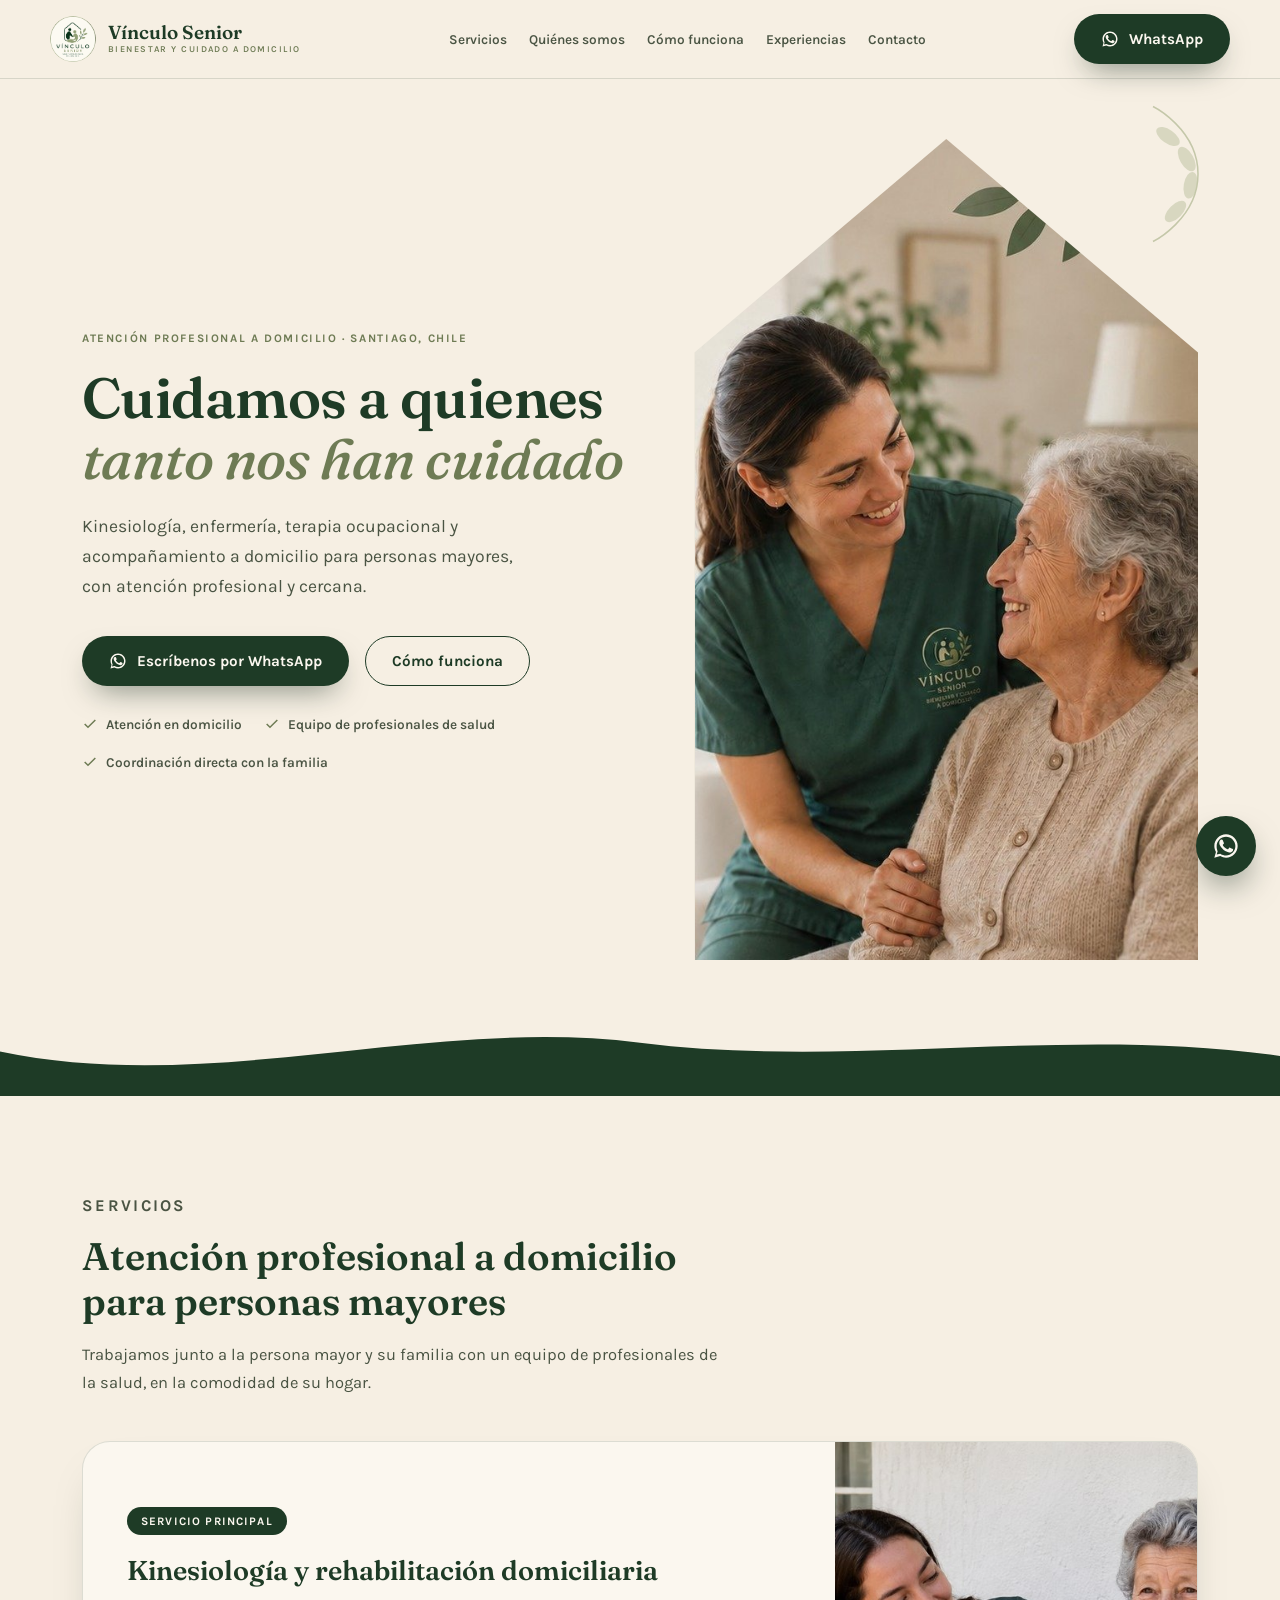
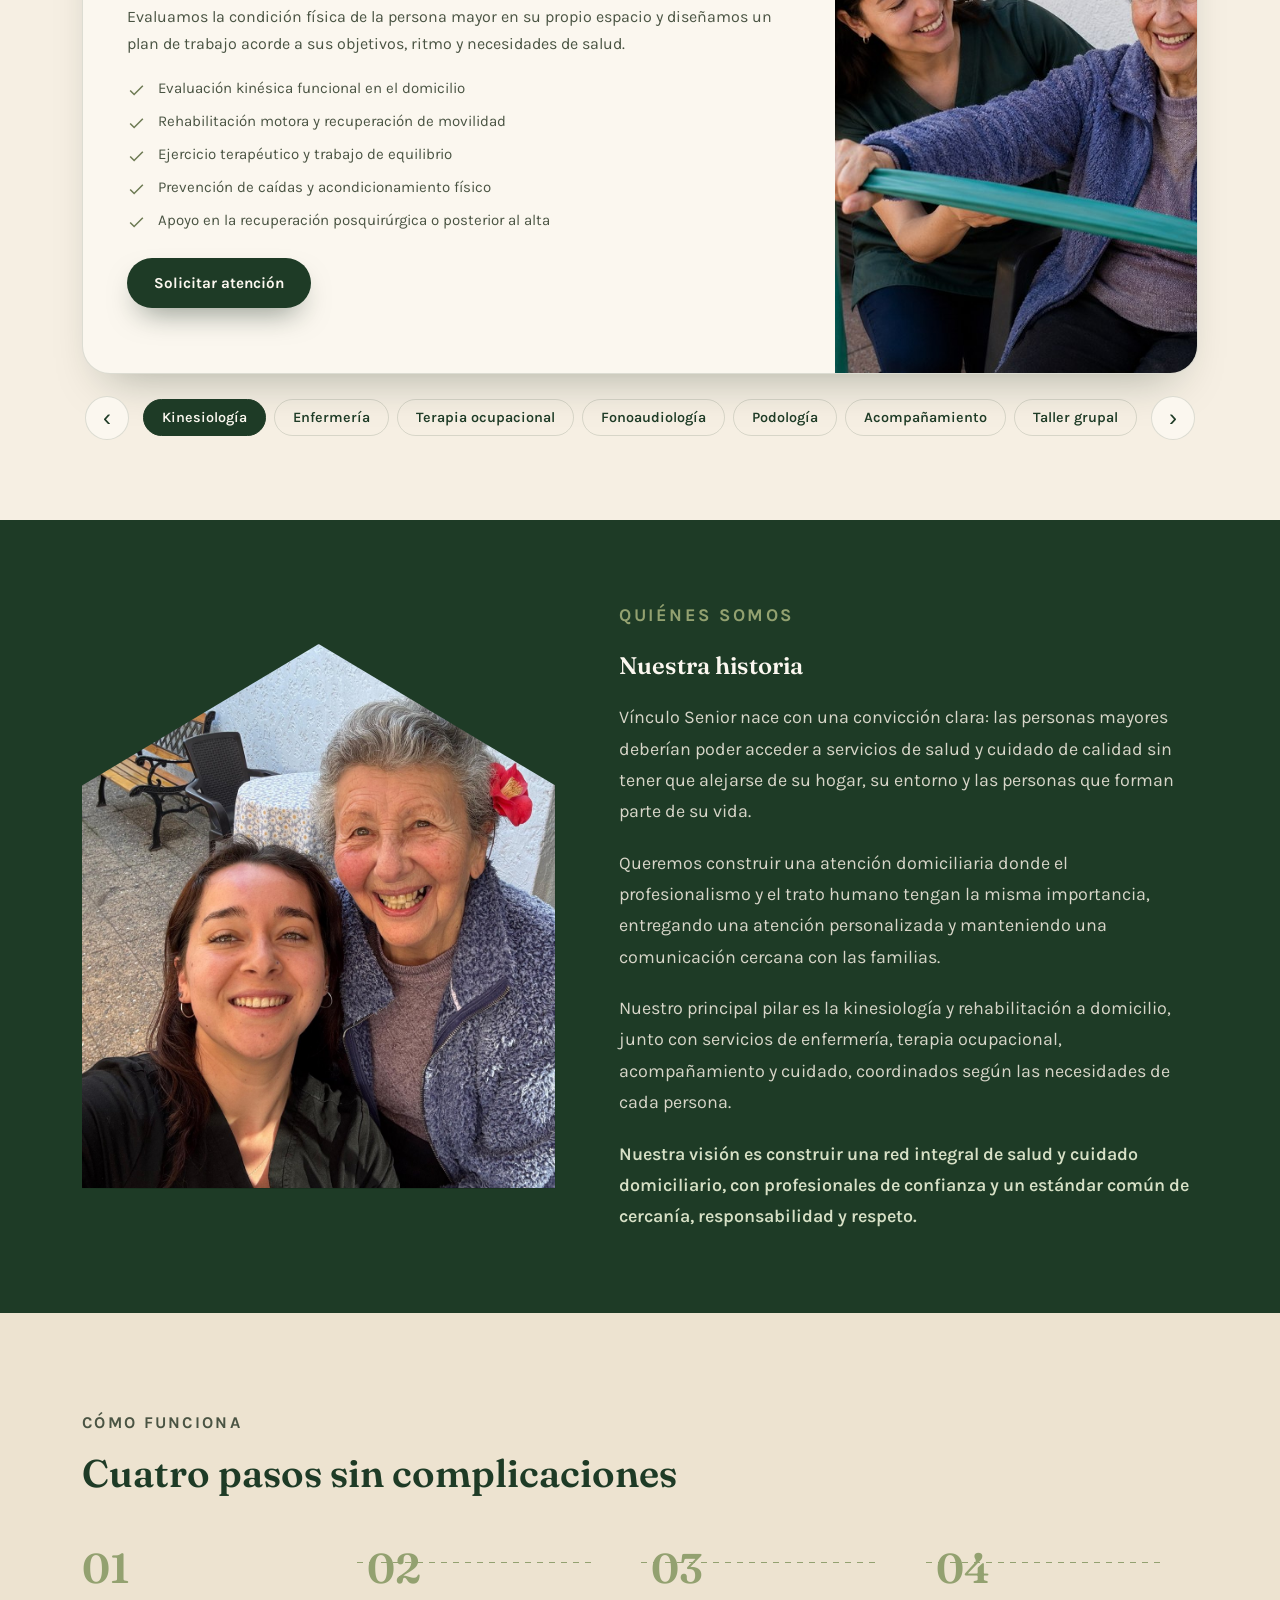
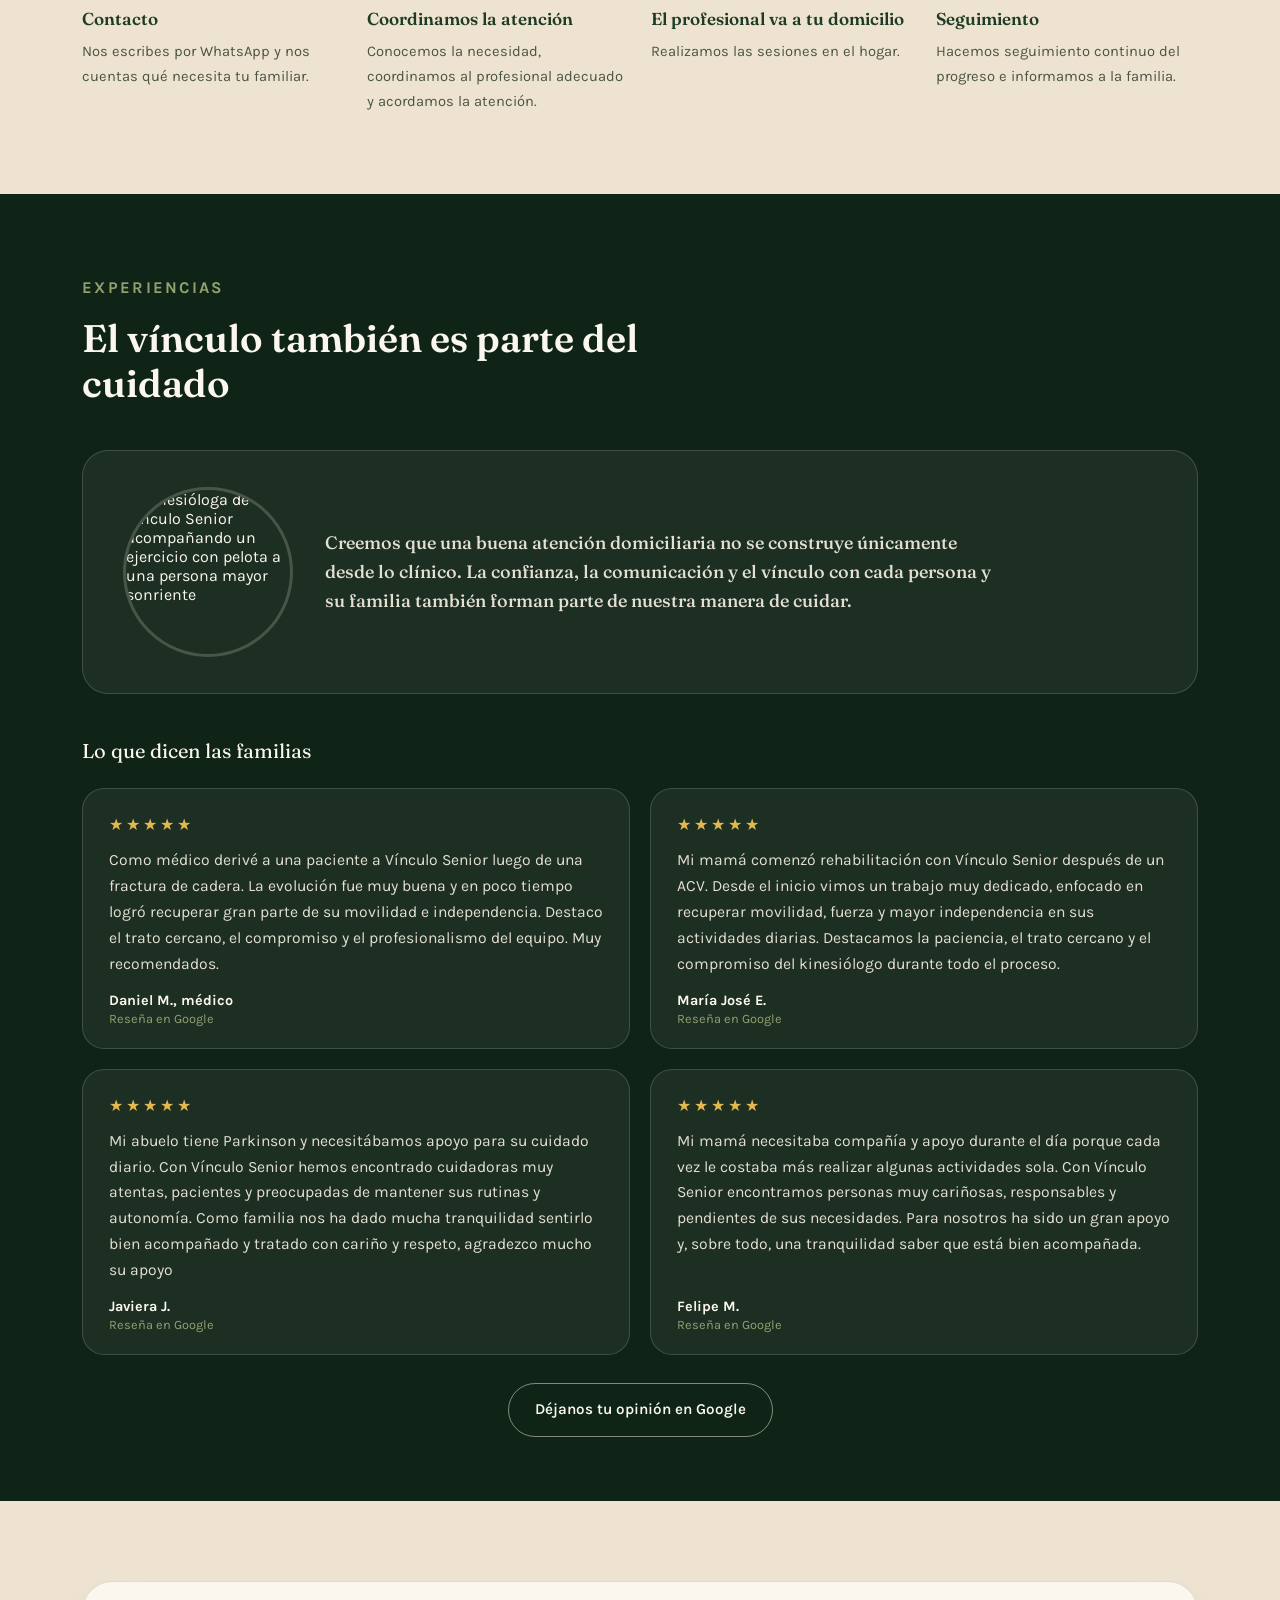
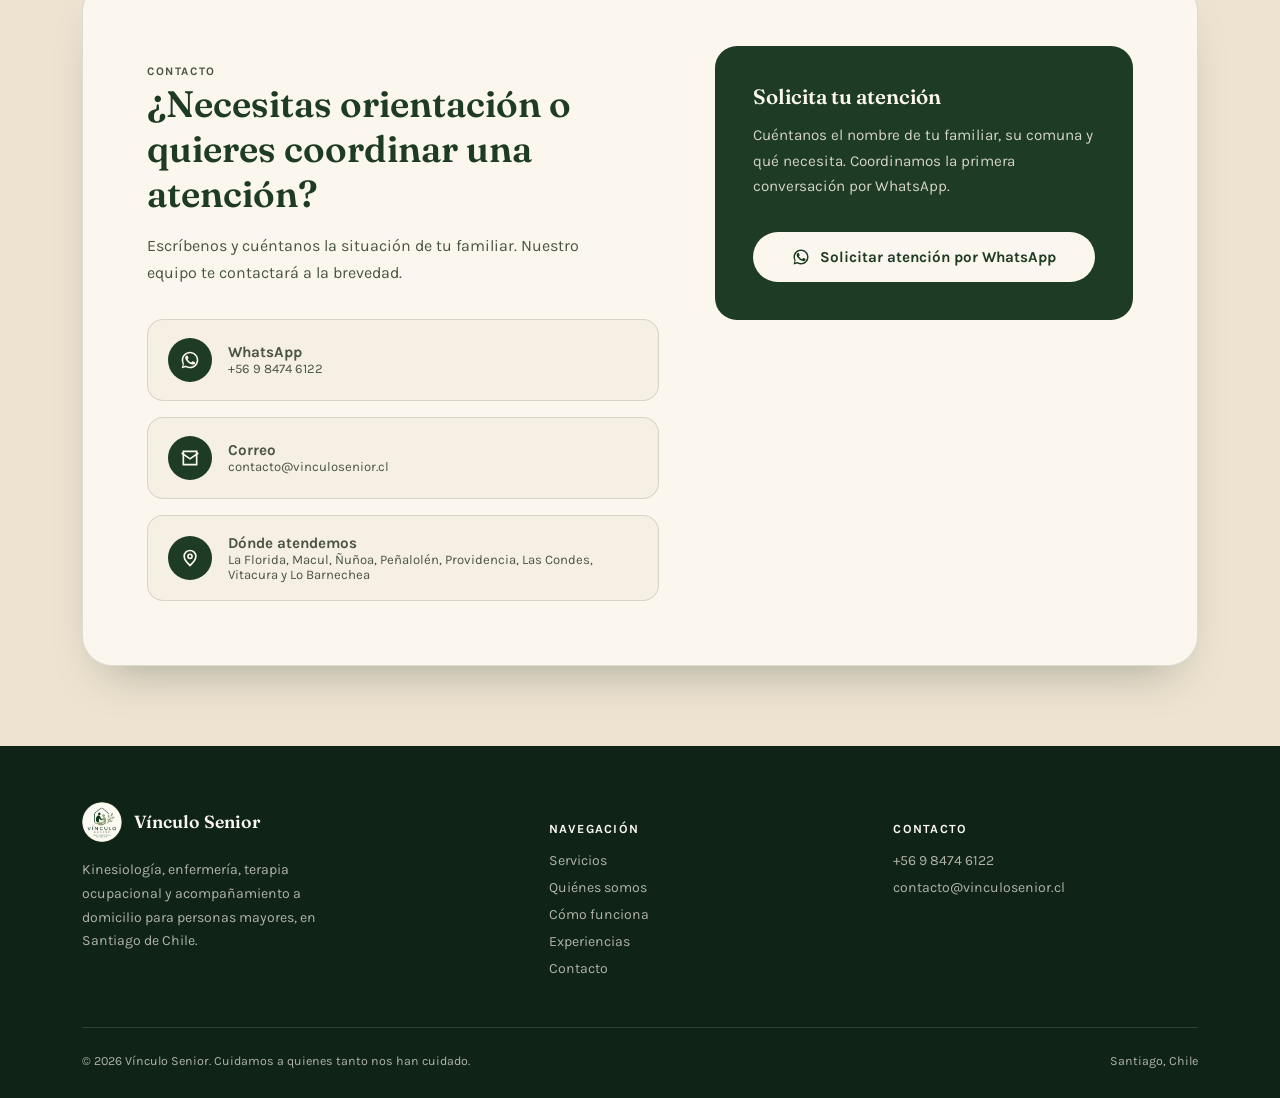
==== commit c0948672: "Add files via upload" ====
--- a/index.html
+++ b/index.html
@@ -66,7 +66,7 @@
   <div class="wrap hero-grid">
     <div>
       <p class="eyebrow">Atención profesional a domicilio · Santiago, Chile</p>
-      <h1>Cuidamos a quienes<br><em>tanto nos han cuidado.</em></h1>
+      <h1>Cuidamos a quienes<br><em>tanto nos han cuidado</em></h1>
       <p class="lead">Kinesiología, enfermería, terapia ocupacional y acompañamiento a domicilio para personas mayores, con atención profesional y cercana.</p>
       <div class="hero-ctas">
         <a class="btn btn-primary" href="https://wa.me/56984746122?text=Hola%20V%C3%ADnculo%20Senior%2C%20me%20gustar%C3%ADa%20recibir%20informaci%C3%B3n%20sobre%20sus%20servicios%20de%20atenci%C3%B3n%20a%20domicilio." target="_blank" rel="noopener">
@@ -102,7 +102,7 @@
   <div class="wrap">
     <div class="section-head">
       <p class="eyebrow">Servicios</p>
-      <h2>Atención profesional a domicilio para personas mayores.</h2>
+      <h2>Atención profesional a domicilio para personas mayores</h2>
       <p>Trabajamos junto a la persona mayor y su familia con un equipo de profesionales de la salud, en la comodidad de su hogar.</p>
     </div>
 
@@ -119,7 +119,7 @@
           <li><svg viewBox="0 0 24 24" fill="none" stroke="currentColor" stroke-width="2"><path d="M20 6L9 17l-5-5"/></svg>Rehabilitación motora y recuperación de movilidad</li>
           <li><svg viewBox="0 0 24 24" fill="none" stroke="currentColor" stroke-width="2"><path d="M20 6L9 17l-5-5"/></svg>Ejercicio terapéutico y trabajo de equilibrio</li>
           <li><svg viewBox="0 0 24 24" fill="none" stroke="currentColor" stroke-width="2"><path d="M20 6L9 17l-5-5"/></svg>Prevención de caídas y acondicionamiento físico</li>
-          <li><svg viewBox="0 0 24 24" fill="none" stroke="currentColor" stroke-width="2"><path d="M20 6L9 17l-5-5"/></svg>Apoyo en la recuperación post quirúrgica o post alta</li>
+          <li><svg viewBox="0 0 24 24" fill="none" stroke="currentColor" stroke-width="2"><path d="M20 6L9 17l-5-5"/></svg>Apoyo en la recuperación posquirúrgica o posterior al alta</li>
         </ul>
         <a class="btn btn-primary" href="https://wa.me/56984746122?text=Hola%20V%C3%ADnculo%20Senior%2C%20me%20gustar%C3%ADa%20agendar%20una%20evaluaci%C3%B3n%20de%20kinesiolog%C3%ADa%20a%20domicilio." target="_blank" rel="noopener">Solicitar atención</a>
       </div>
@@ -186,11 +186,11 @@
           <div class="service-main-img"><img src="images/servicio-acompanamiento.jpg" alt="Cuidadora de Vínculo Senior ayudando a una persona mayor a levantarse de la cama" style="object-position:50% 30%"></div>
         </div>
       </article>
-      <article class="svc-slide" id="svc-6" role="tabpanel" aria-label="Taller grupal de gimnasia en su condominio">
+      <article class="svc-slide" id="svc-6" role="tabpanel" aria-label="Taller grupal de gimnasia en tu condominio">
         <div class="service-main">
           <div class="service-main-text">
             <span class="service-tag">Nuevo servicio</span>
-            <h3>Taller grupal de gimnasia en su condominio</h3>
+            <h3>Taller grupal de gimnasia en tu condominio</h3>
             <p>Sesiones de ejercicio guiadas por kinesiólogos, en el espacio común del condominio, para que las personas mayores se mantengan activas, acompañadas y con más autonomía.</p>
             <p class="svc-list-title">Beneficios del ejercicio en personas mayores</p>
             <ul class="service-list"><li><svg viewBox="0 0 24 24" fill="none" stroke="currentColor" stroke-width="2"><path d="M20 6L9 17l-5-5"/></svg>Mejora la fuerza muscular y la movilidad</li><li><svg viewBox="0 0 24 24" fill="none" stroke="currentColor" stroke-width="2"><path d="M20 6L9 17l-5-5"/></svg>Mejora el equilibrio y ayuda a prevenir caídas</li><li><svg viewBox="0 0 24 24" fill="none" stroke="currentColor" stroke-width="2"><path d="M20 6L9 17l-5-5"/></svg>Favorece la salud del corazón y la circulación</li><li><svg viewBox="0 0 24 24" fill="none" stroke="currentColor" stroke-width="2"><path d="M20 6L9 17l-5-5"/></svg>Contribuye al ánimo y al bienestar emocional</li><li><svg viewBox="0 0 24 24" fill="none" stroke="currentColor" stroke-width="2"><path d="M20 6L9 17l-5-5"/></svg>Fomenta la vida social y la compañía</li></ul>
@@ -231,7 +231,7 @@
   <div class="wrap">
     <div class="section-head">
       <p class="eyebrow">Cómo funciona</p>
-      <h2>Cuatro pasos, sin complicaciones.</h2>
+      <h2>Cuatro pasos sin complicaciones</h2>
     </div>
     <div class="steps">
       <div class="step">
@@ -263,11 +263,11 @@
   <div class="wrap">
     <div class="section-head">
       <p class="eyebrow">Experiencias</p>
-      <h2>El vínculo también es parte del cuidado.</h2>
+      <h2>El vínculo también es parte del cuidado</h2>
     </div>
     <div class="exp-card exp-card-photo">
       <div class="exp-photo">
-        <img src="images/experiencias.jpg" alt="Momento de cercanía entre un profesional de Vínculo Senior y una persona mayor">
+        <img src="images/experiencias-2.jpg" alt="Kinesióloga de Vínculo Senior acompañando un ejercicio con pelota a una persona mayor sonriente">
       </div>
       <p class="exp-body">Creemos que una buena atención domiciliaria no se construye únicamente desde lo clínico. La confianza, la comunicación y el vínculo con cada persona y su familia también forman parte de nuestra manera de cuidar.</p>
     </div>
--- a/style.css
+++ b/style.css
@@ -245,10 +245,10 @@
   }
   .exp-card-photo{display:flex; align-items:center; gap:32px;}
   .exp-photo{
-    width:120px; height:120px; border-radius:50%; overflow:hidden; flex-shrink:0;
+    width:170px; height:170px; border-radius:50%; overflow:hidden; flex-shrink:0;
     border:3px solid rgba(246,239,227,0.2);
   }
-  .exp-photo img{width:100%; height:100%; object-fit:cover; object-position:top center;}
+  .exp-photo img{width:100%; height:100%; object-fit:cover; object-position:center 35%;}
   .exp-body{
     font-family:'Fraunces',serif; font-weight:500; font-size:1.12rem; line-height:1.6;
     color:rgba(246,239,227,0.92); max-width:56ch;
